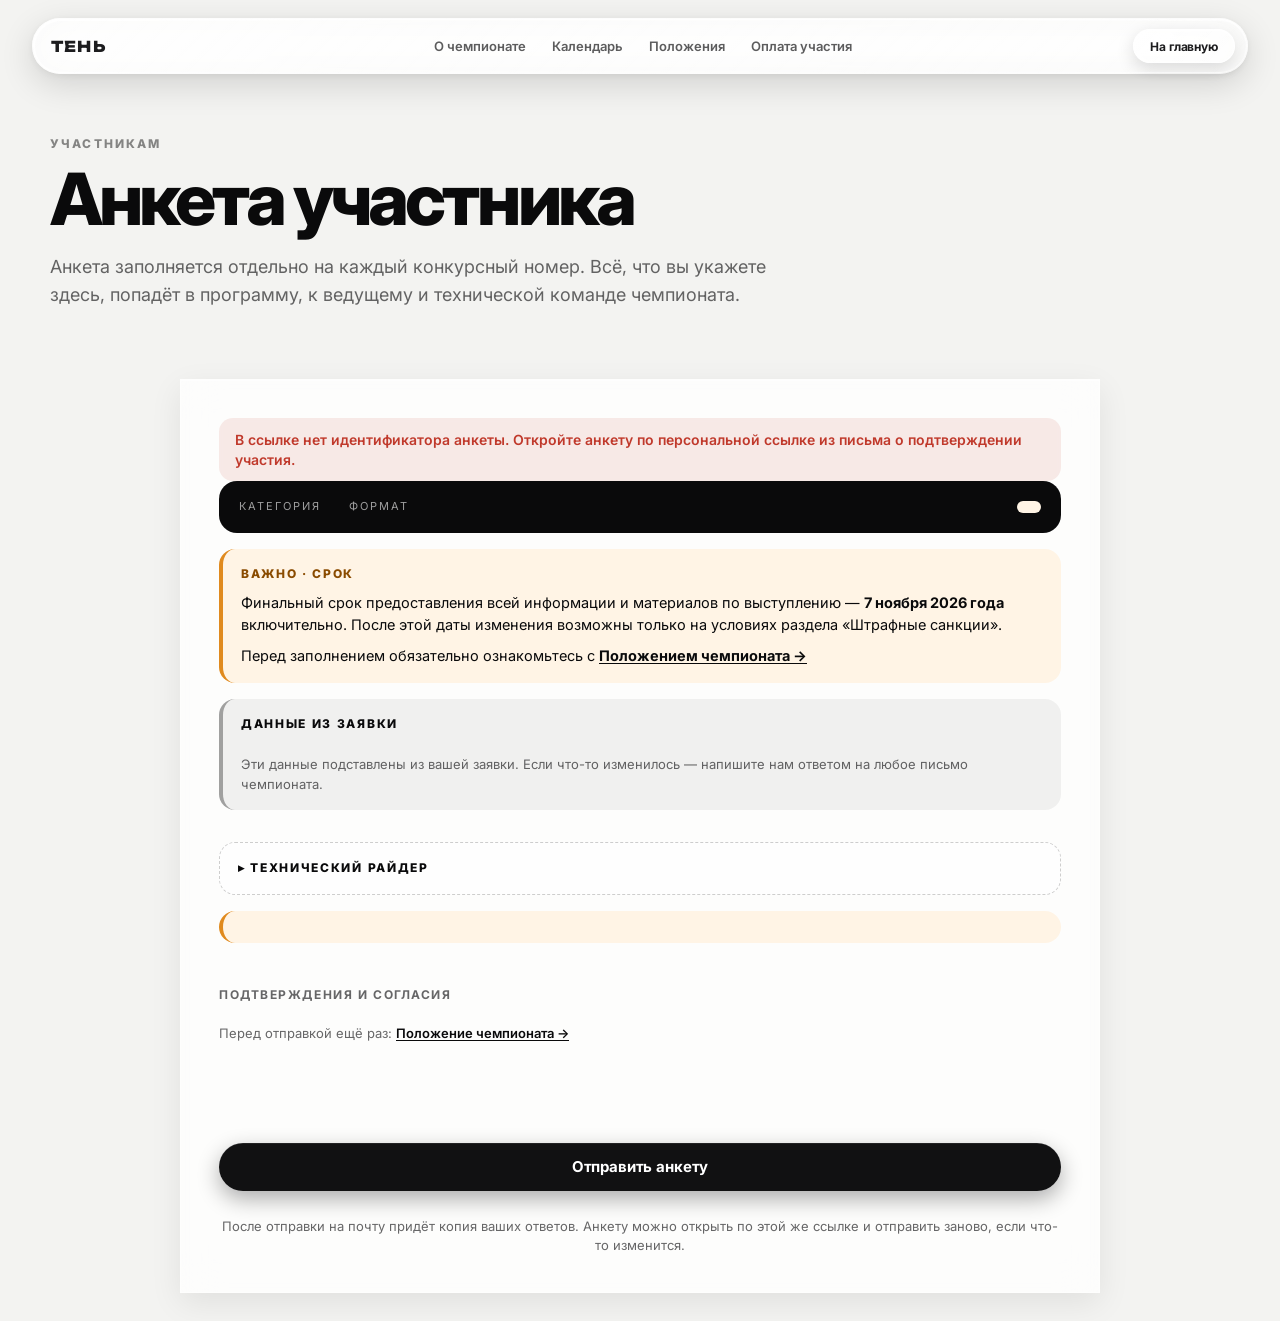
==== anketa.html @ 842f4762 "Анкета участника anketa.html: рендер из схемы, предзаполнение, соло/дуэт/команда, условные поля, авт" ====
<!DOCTYPE html>
<html lang="ru">
<head>
  <meta charset="UTF-8">
  <meta name="viewport" content="width=device-width, initial-scale=1.0">
  <meta name="robots" content="noindex, nofollow">
  <meta name="theme-color" content="#0a0a0b">
  <title>Анкета участника — чемпионат по пилону «ТЕНЬ» 2026</title>
  <link rel="icon" href="/favicon.ico" sizes="any">
  <link rel="icon" href="assets/favicon.svg" type="image/svg+xml">
  <link rel="apple-touch-icon" href="assets/icons/apple-touch-icon.png">
  <link rel="preconnect" href="https://fonts.googleapis.com">
  <link rel="preconnect" href="https://fonts.gstatic.com" crossorigin>
  <link href="https://fonts.googleapis.com/css2?family=Inter:wght@400;500;600;700;800&family=Unbounded:wght@600;700;800&display=swap" rel="stylesheet">
  <link rel="stylesheet" href="styles.css?v=20260914b">
</head>
<body class="inner-page">
  <div class="page-shell">
    <header class="site-header glass-panel is-scrolled" data-header>
      <a class="brand" href="index.html" aria-label="ТЕНЬ - на главную">ТЕНЬ</a>
      <nav class="desktop-nav" aria-label="Главная навигация">
        <a href="index.html#about">О чемпионате</a>
        <a href="index.html#calendar">Календарь</a>
        <a href="rules.html">Положения</a>
        <a href="apply.html#packages">Оплата участия</a>
      </nav>
      <div class="header-actions">
        <a class="btn btn-small btn-dark" href="index.html">На главную</a>
        <button class="menu-button" type="button" data-menu-button aria-label="Открыть меню"><span></span><span></span><span></span></button>
      </div>
    </header>

    <div class="mobile-menu glass-panel" data-mobile-menu>
      <a href="index.html#about">О чемпионате</a>
      <a href="index.html#calendar">Календарь</a>
      <a href="rules.html">Положения</a>
      <a href="apply.html#packages">Оплата участия</a>
    </div>

    <main>
      <section class="inner-hero">
        <span class="section-kicker">Участникам</span>
        <h1>Анкета участника</h1>
        <p class="page-lead">Анкета заполняется отдельно на каждый конкурсный номер. Всё, что вы укажете здесь, попадёт в программу, к ведущему и технической команде чемпионата.</p>
      </section>

      <section class="glass-card form-shell anketa-shell" id="anketa-root">
        <div class="anketa-loading" id="anketa-loading">Загружаем анкету…</div>
        <div class="anketa-error form-status form-status--error" id="anketa-error" hidden></div>

        <!-- Выбор категории, если у участника несколько -->
        <div id="anketa-picker" hidden>
          <div class="form-section-title">Ваши конкурсные номера</div>
          <p class="form-section-hint">У вас несколько категорий — на каждую заполняется отдельная анкета. Выберите, с какой начать.</p>
          <div class="anketa-picker-list" id="anketa-picker-list"></div>
        </div>

        <!-- Сама анкета -->
        <form id="anketa-form" class="apply-form anketa-form" novalidate hidden>
          <div class="anketa-head">
            <button type="button" class="anketa-back" id="anketa-back" hidden>← Другие номера</button>
            <div class="anketa-cat"><span class="anketa-cat-label">Категория</span><b id="anketa-cat"></b></div>
            <div class="anketa-cat"><span class="anketa-cat-label">Формат</span><b id="anketa-format"></b></div>
            <span class="fee-badge" id="anketa-status"></span>
          </div>

          <div class="info-block info-block--warn">
            <div class="info-block-title">Важно · срок</div>
            <p>Финальный срок предоставления всей информации и материалов по выступлению — <b id="anketa-deadline">7 ноября 2026 года</b> включительно. После этой даты изменения возможны только на условиях раздела «Штрафные санкции».</p>
            <p>Перед заполнением обязательно ознакомьтесь с <a href="rules.html" target="_blank" rel="noopener">Положением чемпионата →</a></p>
          </div>

          <div class="info-block info-block--note">
            <div class="info-block-title">Данные из заявки</div>
            <dl class="anketa-prefill" id="anketa-prefill"></dl>
            <p class="anketa-prefill-note">Эти данные подставлены из вашей заявки. Если что-то изменилось — напишите нам ответом на любое письмо чемпионата.</p>
          </div>

          <div id="anketa-sections"></div>

          <details class="info-block info-block--rider" id="anketa-rider">
            <summary class="info-block-title">Технический райдер</summary>
            <div id="anketa-rider-body"></div>
          </details>

          <div class="info-block info-block--warn" id="anketa-penalties"></div>

          <div class="form-section-title" style="margin-top:28px">Подтверждения и согласия</div>
          <p class="form-section-hint">Перед отправкой ещё раз: <a href="rules.html" target="_blank" rel="noopener">Положение чемпионата →</a></p>
          <div class="checkbox-list anketa-consents" id="anketa-consents"></div>

          <div class="anketa-errors form-status form-status--error" id="anketa-errors" hidden></div>
          <p class="anketa-autosave" id="anketa-autosave"></p>
          <button class="btn btn-dark" type="submit" id="anketa-submit">Отправить анкету</button>
          <p class="form-hint-under-btn">После отправки на почту придёт копия ваших ответов. Анкету можно открыть по этой же ссылке и отправить заново, если что-то изменится.</p>
          <p class="form-status" id="anketa-done" role="status" aria-live="polite" hidden></p>
        </form>
      </section>
    </main>
  </div>

  <script src="config.js?v=20260722a"></script>
  <script src="script.js?v=20260807a"></script>
  <script src="anketa.js?v=20260914a"></script>
</body>
</html>
---- styles.css ----
:root {
  --bg: #f3f3f1;
  --ink: #0a0a0b;
  --muted: rgba(10, 10, 11, 0.62);
  --soft: rgba(255, 255, 255, 0.58);
  --glass: rgba(255, 255, 255, 0.22);
  --glass-strong: rgba(255, 255, 255, 0.46);
  --border: rgba(255, 255, 255, 0.54);
  --dark-glass: rgba(12, 12, 14, 0.44);
  --shadow: 0 24px 90px rgba(0, 0, 0, 0.16);
  --radius-xl: 38px;
  --radius-lg: 28px;
  --radius-md: 20px;
  --max: 1180px;
}

* {
  box-sizing: border-box;
}

html {
  scroll-behavior: smooth;
  scroll-padding-top: 110px;
  /* Не даём мобильным браузерам самовольно менять масштаб текста. */
  -webkit-text-size-adjust: 100%;
  text-size-adjust: 100%;
}

body {
  margin: 0;
  font-family: Inter, -apple-system, BlinkMacSystemFont, "SF Pro Display", "Segoe UI", sans-serif;
  color: var(--ink);
  background: var(--bg);
  min-height: 100vh;
  min-height: 100svh;
}

body.menu-open,
body.ai-open {
  overflow: hidden;
}

a {
  color: inherit;
  text-decoration: none;
}

button,
a {
  -webkit-tap-highlight-color: transparent;
}

img {
  display: block;
  max-width: 100%;
}

.page-shell {
  width: 100%;
  margin: 0;
  padding: 0;
  overflow-x: hidden;
}

/* Clean Apple frosted glass (used for content cards, etc.) */
.glass-panel,
.glass-card {
  border: 1px solid rgba(255, 255, 255, 0.42);
  background: rgba(255, 255, 255, 0.78);
  box-shadow:
    inset 0 1px 0 rgba(255, 255, 255, 0.5),
    0 10px 30px rgba(0, 0, 0, 0.08);
  backdrop-filter: blur(20px) saturate(180%);
  -webkit-backdrop-filter: blur(20px) saturate(180%);
}

.site-header {
  position: fixed;
  top: 18px;
  left: 50%;
  z-index: 50;
  display: grid;
  grid-template-columns: 1fr auto 1fr;
  align-items: center;
  width: min(100% - 64px, 1220px);
  padding: 10px 12px 10px 18px;
  border-radius: 999px;
  transform: translateX(-50%);
  transition: background 0.4s ease, box-shadow 0.4s ease, border-color 0.4s ease,
    backdrop-filter 0.4s ease, padding 0.3s ease, width 0.3s ease, top 0.3s ease;
  isolation: isolate;

  /* Верх страницы: едва заметное стекло поверх hero */
  background: rgba(255, 255, 255, 0.05);
  border: 1px solid rgba(255, 255, 255, 0.12);
  box-shadow: inset 0 1px 0 rgba(255, 255, 255, 0.2);
  backdrop-filter: blur(8px) saturate(150%);
  -webkit-backdrop-filter: blur(8px) saturate(150%);
}

/* Liquid Glass (iOS 26): прозрачность + сильный блюр + бликовая кромка + глубина */
.site-header.is-scrolled {
  border: 1px solid rgba(255, 255, 255, 0.35);
  background: linear-gradient(
    135deg,
    rgba(255, 255, 255, 0.55) 0%,
    rgba(255, 255, 255, 0.32) 100%
  );
  box-shadow:
    inset 0 1px 1px rgba(255, 255, 255, 0.95),
    inset 0 -1px 2px rgba(255, 255, 255, 0.4),
    inset 0 0 14px rgba(255, 255, 255, 0.14),
    0 10px 34px rgba(0, 0, 0, 0.14),
    0 2px 8px rgba(0, 0, 0, 0.06);
  backdrop-filter: blur(22px) saturate(190%) brightness(1.08);
  -webkit-backdrop-filter: blur(22px) saturate(190%) brightness(1.08);
}

/* Бликовая кромка (specular rim) — тонкое светящееся ребро стекла */
.site-header.is-scrolled::after {
  content: "";
  position: absolute;
  inset: 0;
  z-index: 3;
  border-radius: inherit;
  padding: 1.5px;
  background: linear-gradient(
    130deg,
    rgba(255, 255, 255, 0.95) 0%,
    rgba(255, 255, 255, 0) 28%,
    rgba(255, 255, 255, 0) 68%,
    rgba(255, 255, 255, 0.6) 100%
  );
  -webkit-mask:
    linear-gradient(#000 0 0) content-box,
    linear-gradient(#000 0 0);
  mask:
    linear-gradient(#000 0 0) content-box,
    linear-gradient(#000 0 0);
  -webkit-mask-composite: xor;
  mask-composite: exclude;
  pointer-events: none;
}

.brand {
  color: #ffffff;
  font-family: "Unbounded", "Inter", system-ui, sans-serif;
  font-size: 15px;
  font-weight: 800;
  letter-spacing: 0.08em;
  line-height: 1;
  text-transform: uppercase;
  transition: color 0.3s ease, opacity 0.2s ease;
}

.site-header.is-scrolled .brand {
  color: #1d1d1f;
}

.desktop-nav {
  display: flex;
  gap: 26px;
  align-items: center;
  color: rgba(255, 255, 255, 0.78); /* Start as light */
  font-size: 13px;
  font-weight: 600;
  transition: color 0.3s ease;
}

.site-header.is-scrolled .desktop-nav {
  color: rgba(29, 29, 31, 0.72); /* Becomes dark on scroll */
}

.desktop-nav a,
.header-link {
  color: inherit;
  transition: color 0.3s ease, opacity 0.2s ease;
}

.desktop-nav a:hover,
.header-link:hover {
  color: #ffffff;
  opacity: 1;
}

.site-header.is-scrolled .desktop-nav a:hover,
.site-header.is-scrolled .header-link:hover {
  color: #000000;
  opacity: 1;
}

.header-actions {
  display: flex;
  justify-content: flex-end;
  align-items: center;
  gap: 12px;
}

.header-link {
  color: rgba(255, 255, 255, 0.78); /* Start light */
  font-size: 13px;
  font-weight: 600;
  transition: color 0.3s ease;
}

.site-header.is-scrolled .header-link {
  color: rgba(29, 29, 31, 0.72); /* Scroll dark */
}

.menu-button {
  display: none;
  border: 0;
  color: #ffffff; /* Start light */
  background: transparent;
  font: inherit;
  font-size: 13px;
  font-weight: 700;
  transition: color 0.3s ease;
}

.site-header.is-scrolled .menu-button {
  color: #1d1d1f; /* Scroll dark */
}

.mobile-menu {
  position: fixed;
  top: 82px;
  left: 22px;
  right: 22px;
  z-index: 49;
  display: none;
  flex-direction: column;
  gap: 8px;
  padding: 16px;
  border-radius: 24px;
}

.mobile-menu a {
  padding: 14px 16px;
  border-radius: 18px;
  background: rgba(255, 255, 255, 0.24);
  font-weight: 700;
}

.btn {
  display: inline-flex;
  align-items: center;
  justify-content: center;
  min-height: 48px;
  padding: 0 24px;
  border: 0;
  border-radius: 999px;
  cursor: pointer;
  font: inherit;
  font-size: 15px;
  font-weight: 700;
  letter-spacing: -0.01em;
  transition: transform 0.22s cubic-bezier(0.2, 0.8, 0.2, 1), box-shadow 0.22s ease, background 0.22s ease;
}

.btn:hover {
  transform: scale(1.025);
}

.btn-small {
  min-height: 34px;
  padding: 0 16px;
  font-size: 12px;
}

.btn-dark {
  color: #ffffff;
  background: #111112;
  box-shadow:
    inset 0 0.5px 0 rgba(255, 255, 255, 0.15),
    0 8px 22px rgba(0, 0, 0, 0.32);
}

.btn-light {
  color: #000000;
  background: #ffffff;
  box-shadow: 0 10px 24px rgba(0, 0, 0, 0.22);
}

.btn-light:hover {
  background: #f5f5f7;
}

.btn-glass {
  color: #ffffff;
  background: #1d1d1f;
  border: 1px solid rgba(255, 255, 255, 0.2);
  box-shadow: 0 10px 24px rgba(0, 0, 0, 0.24);
}

.btn-glass:hover {
  background: #2c2c2e;
}

/* Неактивная кнопка «Купить билет» — видна, но пока недоступна */
.btn-soon {
  color: rgba(255, 255, 255, 0.85);
  background: rgba(255, 255, 255, 0.1);
  border: 1px solid rgba(255, 255, 255, 0.22);
  text-decoration: none;
  position: relative;
}
.site-header.is-scrolled .btn-soon {
  color: rgba(29, 29, 31, 0.55);
  background: rgba(0, 0, 0, 0.05);
  border-color: rgba(0, 0, 0, 0.12);
}
.mobile-menu-soon {
  padding: 14px 16px;
  border-radius: 18px;
  background: rgba(255, 255, 255, 0.1);
  color: rgba(255, 255, 255, 0.55);
  font-weight: 700;
  cursor: not-allowed;
}

.hero {
  position: relative;
  display: flex;
  flex-direction: column;
  justify-content: flex-end;
  align-items: center;
  width: 100%;
  height: 100vh;
  height: 100svh;
  min-height: 600px;
  margin: 0;
  padding-bottom: 56px;
  overflow: hidden;
  border-radius: 0;
  box-shadow: none;
  isolation: isolate;
  background-color: #050505;
}

.hero-media {
  position: absolute;
  inset: 0;
  z-index: -3;
}

.hero-media img {
  width: 100%;
  height: 100%;
  object-fit: cover;
}

.hero-vignette {
  position: absolute;
  inset: 0;
  z-index: -2;
  background:
    linear-gradient(180deg, rgba(0, 0, 0, 0.06) 0%, rgba(0, 0, 0, 0.04) 30%, rgba(0, 0, 0, 0.82) 100%),
    radial-gradient(circle at 50% 58%, rgba(0, 0, 0, 0) 0%, rgba(0, 0, 0, 0.06) 52%, rgba(0, 0, 0, 0.4) 100%);
}

.hero-content {
  position: relative;
  z-index: 2;
  display: flex;
  flex-direction: column;
  align-items: center;
  width: min(760px, calc(100% - 44px));
  color: #fff;
  text-align: center;
}

.hero-pills {
  display: flex;
  flex-wrap: wrap;
  justify-content: center;
  gap: 8px;
  margin-bottom: 18px;
}

.glass-pill {
  display: inline-flex;
  min-height: 32px;
  align-items: center;
  padding: 0 16px;
  border-radius: 999px;
  border: 0;
  color: #000000;
  background: #ffffff;
  box-shadow: 0 8px 20px rgba(0, 0, 0, 0.18);
  font-size: 13px;
  font-weight: 700;
  letter-spacing: -0.01em;
}

.eyebrow,
.section-kicker {
  margin: 0;
  color: rgba(255, 255, 255, 0.78);
  font-size: 12px;
  font-weight: 800;
  letter-spacing: 0.18em;
  text-transform: uppercase;
}

.hero h1 {
  margin: 8px 0 0;
  font-size: clamp(68px, 12vw, 176px);
  line-height: 0.82;
  font-weight: 800;
  letter-spacing: -0.09em;
  text-shadow: 0 22px 60px rgba(0, 0, 0, 0.34);
}

.hero h1.hero-title-brand {
  font-size: clamp(38px, 6.2vw, 82px);
  letter-spacing: -0.03em;
  line-height: 0.98;
  overflow-wrap: break-word;
}

.hero-title-sep {
  font-weight: 300;
  opacity: 0.5;
  margin: 0 0.06em;
}

.hero-lead {
  margin: 22px 0 0;
  font-size: clamp(27px, 4.4vw, 60px);
  line-height: 1;
  font-weight: 700;
  letter-spacing: -0.055em;
}

.hero-meta {
  max-width: 620px;
  margin: 28px 0 0;
  color: rgba(255, 255, 255, 0.78);
  font-size: clamp(15px, 1.6vw, 20px);
  line-height: 1.45;
}

.hero-actions {
  display: flex;
  gap: 12px;
  justify-content: center;
  margin-top: 28px;
}

/* ── Editorial sections ── */

.section {
  width: min(100% - 48px, var(--max));
  margin: 140px auto 0;
}

#about {
  margin-top: 180px;
}

.editorial-heading {
  display: grid;
  grid-template-columns: 0.35fr 1fr;
  gap: 48px;
  align-items: end;
  margin-bottom: 64px;
  padding-bottom: 32px;
  border-bottom: 1px solid rgba(10, 10, 11, 0.12);
}

.section-kicker {
  color: rgba(10, 10, 11, 0.48);
  font-size: 12px;
  font-weight: 800;
  letter-spacing: 0.18em;
  text-transform: uppercase;
}

/* Заголовок-подпись: без крупного h2, только мелкая функциональная подпись */
.editorial-heading--label {
  grid-template-columns: 1fr;
  gap: 0;
  align-items: start;
  margin-bottom: 40px;
  padding-bottom: 22px;
}

.editorial-heading--label .section-kicker {
  color: rgba(10, 10, 11, 0.62);
  font-size: 13px;
}

.section-dark .editorial-heading--label .section-kicker {
  color: rgba(255, 255, 255, 0.68);
}

/* Выравнивание текста по ширине */
.editorial-lead--justify p {
  text-align: justify;
  text-align-last: left;
  hyphens: auto;
}

.section h2 {
  margin: 0;
  font-size: clamp(32px, 5vw, 64px);
  line-height: 1.05;
  letter-spacing: -0.055em;
  font-weight: 800;
}

.editorial-grid {
  display: grid;
  grid-template-columns: 1.2fr 0.8fr;
  gap: clamp(32px, 6vw, 88px);
  align-items: start;
}

/* Сетка концепта с карточками снизу */
.concept-layout {
  display: flex;
  flex-direction: column;
  gap: 56px;
}

.concept-layout .editorial-lead {
  max-width: 820px;
}

.concept-widget-section {
  margin-top: 96px;
  margin-bottom: 96px;
}

.concept-widget-section + .section {
  margin-top: 0;
}

.concept-widget {
  position: relative;
  width: 100%;
  height: 580px;
  border-radius: 36px;
  overflow: hidden;
  border: 1.5px solid rgba(255, 255, 255, 0.42);
  box-shadow: 
    inset 0 1px 0 rgba(255, 255, 255, 0.5),
    0 24px 70px rgba(0, 0, 0, 0.15);
  display: flex;
  align-items: flex-end;
  padding: 56px 48px;
  isolation: isolate;
  background-color: #0c0c0e;
}

.concept-widget-bg {
  position: absolute;
  inset: 0;
  width: 100%;
  height: 100%;
  object-fit: cover;
  object-position: center 30%;
  z-index: -2;
  transition: transform 0.6s cubic-bezier(0.2, 0.8, 0.2, 1);
}

.concept-widget:hover .concept-widget-bg {
  transform: scale(1.03);
}

.concept-widget-overlay {
  position: absolute;
  inset: 0;
  background: linear-gradient(180deg, rgba(0, 0, 0, 0.1) 0%, rgba(0, 0, 0, 0.4) 60%, rgba(0, 0, 0, 0.75) 100%);
  z-index: -1;
}

.concept-widget-cards {
  display: grid;
  grid-template-columns: 1fr 1fr;
  gap: 24px;
  width: 100%;
  z-index: 2;
}

.widget-card {
  border: none;
  background: transparent;
  box-shadow: none;
  backdrop-filter: none;
  -webkit-backdrop-filter: none;
  padding: 0;
  border-radius: 0;
  transition: transform 0.3s ease;
}

.widget-card:hover {
  transform: translateY(-4px);
  background: transparent;
  border-color: transparent;
}

.widget-card h3 {
  margin: 0 0 10px;
  font-family: "Unbounded", "Inter", sans-serif;
  font-size: 18px;
  font-weight: 700;
  letter-spacing: -0.02em;
  text-transform: uppercase;
  color: #ffffff;
}

.widget-card p {
  margin: 0;
  font-size: 15px;
  line-height: 1.55;
  color: rgba(255, 255, 255, 0.8);
}

.editorial-lead p {
  margin: 0;
  font-size: clamp(20px, 2.4vw, 30px);
  line-height: 1.28;
  letter-spacing: -0.03em;
  color: var(--ink);
}

.editorial-side {
  display: flex;
  flex-direction: column;
  gap: 36px;
}

.editorial-media {
  aspect-ratio: 4 / 5;
}

.editorial-note h3 {
  margin: 0 0 8px;
  font-size: 14px;
  font-weight: 800;
  letter-spacing: 0.06em;
  text-transform: uppercase;
  color: rgba(10, 10, 11, 0.5);
}

.editorial-note p {
  margin: 0;
  font-size: 17px;
  line-height: 1.5;
  color: var(--ink);
}

/* ── App Store Event Card (Дата и площадка) ── */

.event-card {
  background: #08080a;
  border-radius: 32px;
  border: 1.5px solid rgba(255, 255, 255, 0.08);
  overflow: hidden;
  box-shadow:
    inset 0 1px 0 rgba(255, 255, 255, 0.05),
    0 30px 80px rgba(0, 0, 0, 0.28);
  max-width: 920px;
  margin: 0 auto;
  width: 100%;
}

.event-card-media {
  position: relative;
  width: 100%;
  height: 480px;
  background: #000;
  overflow: hidden;
}

.event-card-img {
  width: 100%;
  height: 100%;
  object-fit: cover;
  position: absolute;
  inset: 0;
  z-index: 1;
}

.event-media-placeholder {
  position: absolute;
  inset: 0;
  background: radial-gradient(circle at 50% 35%, #2a2a32 0%, #08080a 75%);
  display: flex;
  flex-direction: column;
  align-items: center;
  justify-content: center;
  z-index: 0;
}

.event-media-placeholder .spotlight {
  position: absolute;
  top: 0;
  width: 300px;
  height: 300px;
  background: radial-gradient(circle, rgba(255, 255, 255, 0.08) 0%, transparent 70%);
  filter: blur(20px);
  pointer-events: none;
}

.event-media-placeholder .placeholder-text {
  font-family: "Unbounded", "Inter", sans-serif;
  font-size: clamp(20px, 3.5vw, 28px);
  font-weight: 800;
  letter-spacing: -0.04em;
  color: rgba(255, 255, 255, 0.22);
  text-transform: uppercase;
  z-index: 2;
  text-align: center;
  padding: 0 20px;
}

.event-card-body {
  padding: 48px;
  background: #08080a;
}

.event-kicker {
  font-size: 11px;
  font-weight: 800;
  letter-spacing: 0.16em;
  text-transform: uppercase;
  color: rgba(255, 255, 255, 0.44);
  margin-bottom: 12px;
  display: block;
}

.event-title {
  font-family: "Unbounded", "Inter", sans-serif;
  font-size: clamp(32px, 5vw, 48px);
  line-height: 1.1;
  font-weight: 800;
  letter-spacing: -0.05em;
  color: #ffffff;
  margin: 0 0 18px;
}

.event-description {
  font-size: clamp(16px, 2vw, 19px);
  line-height: 1.55;
  color: rgba(255, 255, 255, 0.72);
  margin: 0 0 38px;
  max-width: 680px;
}

.event-card-divider {
  height: 1.5px;
  background: rgba(255, 255, 255, 0.08);
  margin-bottom: 32px;
  width: 100%;
}

.event-card-footer {
  display: flex;
  justify-content: space-between;
  align-items: center;
  gap: 20px;
}

.event-footer-left {
  display: flex;
  align-items: center;
  gap: 16px;
}

.event-footer-icon {
  width: 48px;
  height: 48px;
  background: linear-gradient(135deg, #222226, #0e0e11);
  border-radius: 12px;
  border: 1px solid rgba(255, 255, 255, 0.12);
  display: flex;
  align-items: center;
  justify-content: center;
  font-family: "Unbounded", "Inter", sans-serif;
  font-size: 18px;
  font-weight: 800;
  color: #ffffff;
  box-shadow: inset 0 1px 0 rgba(255, 255, 255, 0.15);
}

.event-footer-meta {
  display: flex;
  flex-direction: column;
  gap: 3px;
}

.event-footer-title {
  font-size: 15px;
  font-weight: 700;
  color: #ffffff;
  line-height: 1.2;
}

.event-footer-subtitle {
  font-size: 13px;
  color: rgba(255, 255, 255, 0.48);
  line-height: 1.2;
}

.event-card-btn {
  display: inline-flex;
  align-items: center;
  justify-content: center;
  min-height: 32px;
  padding: 0 22px;
  border-radius: 999px;
  font-size: 13px;
  font-weight: 800;
  color: #ffffff;
  background: rgba(255, 255, 255, 0.12);
  border: 1.5px solid rgba(255, 255, 255, 0.08);
  text-transform: uppercase;
  letter-spacing: 0.04em;
  transition: all 0.22s cubic-bezier(0.2, 0.8, 0.2, 1);
}

.event-card-btn:hover {
  transform: scale(1.035);
  background: rgba(255, 255, 255, 0.22);
  border-color: rgba(255, 255, 255, 0.16);
  box-shadow: 0 8px 24px rgba(0, 0, 0, 0.35);
}

.event-footer-right {
  display: flex;
  align-items: center;
  gap: 10px;
}

/* Основная кнопка «Купить билет» — белая заливка */
.event-card-btn--buy {
  background: #ffffff;
  color: #0a0a0b;
  border-color: #ffffff;
}
.event-card-btn--buy:hover {
  background: #ffffff;
  color: #0a0a0b;
  border-color: #ffffff;
}

/* ── Промо другого проекта («Виновна ли?») ── */
.vinovnali-section {
  margin-bottom: clamp(56px, 9vw, 96px);
}
.promo-card {
  display: flex;
  align-items: stretch;
  gap: 0;
  max-width: 860px;
  margin: 0 auto;
  background: #0d1017;
  border: 1px solid rgba(255, 255, 255, 0.1);
  border-radius: 26px;
  overflow: hidden;
  color: #fff;
  text-decoration: none;
  transition: transform 0.35s cubic-bezier(0.2, 0.8, 0.2, 1),
    box-shadow 0.35s cubic-bezier(0.2, 0.8, 0.2, 1),
    border-color 0.35s ease;
}
.promo-card:hover {
  transform: translateY(-4px);
  box-shadow: 0 26px 70px rgba(0, 0, 0, 0.4);
  border-color: rgba(255, 255, 255, 0.22);
}
.promo-card-media {
  flex: 0 0 auto;
  background: #05070a;
  display: flex;
  align-items: center;
  justify-content: center;
}
.promo-card-media img {
  display: block;
  width: clamp(200px, 26vw, 250px);
  height: auto;
}
.promo-card-body {
  flex: 1;
  min-width: 0;
  padding: 30px 34px;
  display: flex;
  flex-direction: column;
  justify-content: center;
  gap: 10px;
}
.promo-kicker {
  font-size: 11px;
  font-weight: 800;
  letter-spacing: 0.18em;
  text-transform: uppercase;
  color: rgba(255, 255, 255, 0.55);
}
.promo-title {
  margin: 0;
  font-size: clamp(24px, 4vw, 34px);
  font-weight: 800;
  letter-spacing: -0.01em;
  line-height: 1.05;
}
.promo-desc {
  margin: 0;
  font-size: 15px;
  line-height: 1.6;
  color: rgba(255, 255, 255, 0.75);
}
.promo-meta {
  margin: 2px 0 0;
  font-size: 13px;
  color: rgba(255, 255, 255, 0.5);
}
.promo-btn {
  align-self: flex-start;
  margin-top: 16px;
  display: inline-flex;
  align-items: center;
  gap: 6px;
  padding: 12px 28px;
  border-radius: 999px;
  background: #ffffff;
  color: #0a0a0b;
  font-size: 14px;
  font-weight: 800;
  letter-spacing: -0.01em;
  transition: transform 0.25s ease;
}
.promo-card:hover .promo-btn {
  transform: translateX(3px);
}

/* ── Бегущая лента партнёров (чёрный блок) ── */
.partners-band {
  width: 100%;
  margin: 140px 0 0;
  padding: clamp(56px, 8vw, 104px) 0;
  background: #000;
  color: #fff;
  overflow: hidden;
}
.partners-inner {
  width: min(100% - 48px, var(--max));
  margin: 0 auto clamp(36px, 5vw, 60px);
  text-align: center;
}
.partners-inner .section-kicker {
  display: block;
  color: rgba(255, 255, 255, 0.55);
}
.partners-title {
  margin: 10px 0 0;
  color: #fff;
}
.marquee {
  position: relative;
  width: 100%;
  overflow: hidden;
}
.marquee-viewport {
  position: relative;
  width: 100%;
  overflow: hidden;
  -webkit-mask-image: linear-gradient(
    90deg,
    transparent 0,
    #000 10%,
    #000 90%,
    transparent 100%
  );
  mask-image: linear-gradient(
    90deg,
    transparent 0,
    #000 10%,
    #000 90%,
    transparent 100%
  );
}
.marquee-track {
  display: flex;
  align-items: center;
  width: max-content;
  animation: marquee-scroll 34s linear infinite;
}
.marquee-group {
  display: flex;
  align-items: center;
  gap: clamp(56px, 9vw, 120px);
  padding-right: clamp(56px, 9vw, 120px);
}
.marquee:hover .marquee-track {
  animation-play-state: paused;
}
.marquee-logo {
  flex: 0 0 auto;
  height: clamp(56px, 10vw, 88px);
  width: auto;
  opacity: 0.82;
  transition: opacity 0.35s ease, transform 0.35s ease;
}
.marquee-logo:hover {
  opacity: 1;
  transform: scale(1.06);
}
@keyframes marquee-scroll {
  from {
    transform: translateX(0);
  }
  to {
    transform: translateX(-50%);
  }
}
@media (prefers-reduced-motion: reduce) {
  .marquee-track {
    animation: none;
  }
}
@media (max-width: 640px) {
  .promo-card {
    flex-direction: column;
  }
  .promo-card-media {
    padding: 0;
  }
  .promo-card-media img {
    width: 100%;
  }
  .promo-card-body {
    padding: 22px 24px 28px;
  }
  .promo-btn {
    align-self: stretch;
    justify-content: center;
  }
}

/* ── Image slots ── */

.image-slot {
  width: min(100% - 48px, var(--max));
  margin: 100px auto 0;
}

.image-slot.full-width {
  width: min(100% - 48px, 1360px);
}

.image-slot.full-width .image-container {
  aspect-ratio: 21 / 9;
  min-height: 320px;
}

.image-slot.half-width {
  display: grid;
  grid-template-columns: 1fr 1fr;
  gap: 24px;
}

.image-slot.half-width .image-container {
  aspect-ratio: 4 / 5;
}

.image-container {
  position: relative;
  width: 100%;
  background: #000;
  border-radius: 28px;
  overflow: hidden;
  box-shadow: 0 16px 50px rgba(0, 0, 0, 0.12);
  transition: transform 0.35s cubic-bezier(0.2, 0.8, 0.2, 1);
}

.image-container:hover {
  transform: scale(1.015);
}

.slot-img {
  width: 100%;
  height: 100%;
  object-fit: cover;
  display: block;
}

.image-placeholder {
  position: relative;
  width: 100%;
  aspect-ratio: 1 / 1;
  background: #f0f0f0;
  border-radius: 0;
  overflow: hidden;
}

.image-placeholder.square {
  aspect-ratio: 1 / 1;
}

.image-placeholder::after {
  content: attr(data-label);
  position: absolute;
  inset: 0;
  display: flex;
  align-items: center;
  justify-content: center;
  color: rgba(10, 10, 11, 0.35);
  font-size: 13px;
  font-weight: 600;
  letter-spacing: 0.04em;
}

/* ── Dark section panel ── */

.section-dark {
  width: auto;
  max-width: none;
  margin-left: 0;
  margin-right: 0;
  background: var(--ink);
  color: #fff;
  border-radius: 0;
  padding-top: clamp(56px, 8vw, 120px);
  padding-bottom: clamp(56px, 8vw, 120px);
  padding-left: max(24px, calc((100% - var(--max)) / 2));
  padding-right: max(24px, calc((100% - var(--max)) / 2));
}

.section-dark .editorial-heading {
  border-bottom-color: rgba(255, 255, 255, 0.16);
}

.section-dark .section-kicker {
  color: rgba(255, 255, 255, 0.5);
}

.section-dark .timeline-row {
  border-bottom-color: rgba(255, 255, 255, 0.14);
}

.section-dark .timeline-row:first-child {
  border-top-color: rgba(255, 255, 255, 0.14);
}

.section-dark .timeline-date {
  color: #fff;
}

.section-dark .timeline-row p {
  color: rgba(255, 255, 255, 0.62);
}

.section-dark .video-req-list li {
  border-bottom-color: rgba(255, 255, 255, 0.12);
}

.section-dark .video-req-list li:first-child {
  border-top-color: rgba(255, 255, 255, 0.12);
}

.section-dark .req-text {
  color: rgba(255, 255, 255, 0.9);
}

.section-dark .req-num {
  width: 44px;
  height: 44px;
  background: linear-gradient(160deg, rgba(255, 255, 255, 0.14), rgba(255, 255, 255, 0.03));
  border: 1px solid rgba(255, 255, 255, 0.22);
  box-shadow: inset 0 1px 0 rgba(255, 255, 255, 0.18);
  color: #fff;
  font-size: 14px;
  font-weight: 700;
  letter-spacing: 0.02em;
  font-variant-numeric: tabular-nums;
  backdrop-filter: blur(6px);
  -webkit-backdrop-filter: blur(6px);
}

/* ── Timeline ── */

.timeline-list {
  display: flex;
  flex-direction: column;
}

.timeline-row {
  display: grid;
  grid-template-columns: 160px 1fr;
  gap: 32px;
  align-items: baseline;
  padding: 24px 0;
  border-bottom: 1px solid rgba(10, 10, 11, 0.1);
}

.timeline-row:first-child {
  border-top: 1px solid rgba(10, 10, 11, 0.1);
}

.timeline-date {
  font-size: 15px;
  font-weight: 800;
  letter-spacing: 0.02em;
  color: var(--ink);
}

.timeline-row h3 {
  margin: 0 0 6px;
  font-size: 20px;
  letter-spacing: -0.03em;
}

.timeline-row p {
  margin: 0;
  color: var(--muted);
  font-size: 15px;
  line-height: 1.5;
}

/* ── Calendar Accent Card (iOS Style) ── */

.calendar-accent-card {
  position: relative;
  width: 100%;
  height: 480px;
  border-radius: 36px;
  overflow: hidden;
  border: 1.5px solid rgba(255, 255, 255, 0.42);
  box-shadow:
    inset 0 1px 0 rgba(255, 255, 255, 0.5),
    0 24px 70px rgba(0, 0, 0, 0.15);
  isolation: isolate;
  background-color: #0c0c0e;
  transition: transform 0.35s cubic-bezier(0.2, 0.8, 0.2, 1);
}

.calendar-accent-card:hover {
  transform: scale(1.015);
}

.calendar-card-bg {
  position: absolute;
  inset: 0;
  z-index: -2;
  display: block;
}

.calendar-card-bg img,
img.calendar-card-bg {
  position: absolute;
  inset: 0;
  width: 100%;
  height: 100%;
  object-fit: cover;
  object-position: center 35%;
  transition: transform 0.6s cubic-bezier(0.2, 0.8, 0.2, 1);
}

.calendar-accent-card:hover .calendar-card-bg img {
  transform: scale(1.03);
}

.calendar-card-overlay {
  position: absolute;
  inset: 0;
  background: linear-gradient(180deg, rgba(0, 0, 0, 0.15) 0%, rgba(0, 0, 0, 0.45) 50%, rgba(0, 0, 0, 0.8) 100%);
  z-index: -1;
}

.calendar-card-content {
  display: grid;
  grid-template-columns: 1.1fr 0.9fr;
  gap: 40px;
  align-items: center;
  width: 100%;
  height: 100%;
  padding: 48px;
  z-index: 2;
}

.calendar-card-main {
  display: flex;
  flex-direction: column;
  align-items: flex-start;
}

.widget-date-pill {
  display: inline-flex;
  align-items: center;
  justify-content: center;
  min-height: 28px;
  padding: 0 14px;
  border-radius: 999px;
  background: #ffffff;
  color: #000000;
  font-size: 12px;
  font-weight: 800;
  letter-spacing: -0.01em;
  box-shadow: 0 6px 16px rgba(0, 0, 0, 0.18);
}

.calendar-card-main h2 {
  margin: 14px 0 12px;
  font-family: "Unbounded", "Inter", sans-serif;
  font-size: clamp(23px, 2.6vw, 34px);
  font-weight: 800;
  letter-spacing: -0.04em;
  color: #ffffff;
  line-height: 1.15;
}

.calendar-card-lead {
  margin: 0;
  font-size: 16px;
  line-height: 1.5;
  color: rgba(255, 255, 255, 0.78);
  max-width: 440px;
}

.calendar-card-feature {
  border: none;
  background: transparent;
  box-shadow: none;
  backdrop-filter: none;
  -webkit-backdrop-filter: none;
  padding: 0;
  border-radius: 0;
}

.feature-badge {
  display: inline-flex;
  font-size: 10px;
  font-weight: 800;
  letter-spacing: 0.12em;
  text-transform: uppercase;
  color: rgba(255, 255, 255, 0.54);
  margin-bottom: 12px;
}

.calendar-card-feature h3 {
  margin: 0 0 10px;
  font-family: "Unbounded", "Inter", sans-serif;
  font-size: 18px;
  font-weight: 700;
  letter-spacing: -0.02em;
  text-transform: uppercase;
  color: #ffffff;
  line-height: 1.25;
}

.calendar-card-feature p {
  margin: 0;
  font-size: 14px;
  line-height: 1.55;
  color: rgba(255, 255, 255, 0.8);
}

/* ── Steps ── */

.steps-list {
  display: flex;
  flex-direction: column;
}

.step-row {
  display: grid;
  grid-template-columns: 80px 1fr;
  gap: 32px;
  align-items: baseline;
  padding: 28px 0;
  border-bottom: 1px solid rgba(10, 10, 11, 0.1);
}

.step-row:first-child {
  border-top: 1px solid rgba(10, 10, 11, 0.1);
}

.step-num {
  font-size: 14px;
  font-weight: 800;
  letter-spacing: 0.08em;
  color: rgba(10, 10, 11, 0.4);
}

.step-row h3 {
  margin: 0 0 6px;
  font-size: 22px;
  letter-spacing: -0.03em;
}

.step-row p {
  margin: 0;
  color: var(--muted);
  font-size: 16px;
  line-height: 1.5;
}

/* ── Категории: единый текстовый список (десктоп и моб) ── */
.cat-list {
  list-style: none;
  margin: 0;
  padding: 0;
  display: flex;
  flex-direction: column;
}

.cat-row {
  display: grid;
  grid-template-columns: 64px 1fr;
  gap: 28px;
  align-items: baseline;
  padding: 26px 0;
  border-bottom: 1px solid rgba(10, 10, 11, 0.1);
}

.cat-row:first-child {
  border-top: 1px solid rgba(10, 10, 11, 0.1);
}

.cat-row-num {
  font-size: 14px;
  font-weight: 800;
  letter-spacing: 0.08em;
  color: rgba(10, 10, 11, 0.38);
}

.cat-row-text h4 {
  margin: 0 0 6px;
  font-size: 22px;
  font-weight: 700;
  letter-spacing: -0.03em;
  display: flex;
  align-items: baseline;
  flex-wrap: wrap;
  gap: 12px;
}

.cat-row-tag {
  font-size: 11px;
  font-weight: 800;
  letter-spacing: 0.14em;
  text-transform: uppercase;
  color: rgba(10, 10, 11, 0.36);
}

.cat-row-text p {
  margin: 0;
  color: var(--muted);
  font-size: 16px;
  line-height: 1.5;
}

/* ── Категории: аккордеон ── */
.cat-accordion {
  display: flex;
  flex-direction: column;
  border-top: 1px solid rgba(10, 10, 11, 0.1);
}
.cat-item {
  border-bottom: 1px solid rgba(10, 10, 11, 0.1);
}
.cat-item summary {
  display: grid;
  grid-template-columns: 48px 1fr auto;
  align-items: center;
  gap: 20px;
  padding: 24px 4px;
  cursor: pointer;
  list-style: none;
  -webkit-tap-highlight-color: transparent;
}
.cat-item summary::-webkit-details-marker { display: none; }
.cat-item-text {
  display: flex;
  flex-direction: column;
  gap: 5px;
  min-width: 0;
}
.cat-item-title {
  font-size: clamp(19px, 2.4vw, 22px);
  font-weight: 700;
  letter-spacing: -0.02em;
  line-height: 1.15;
}
.cat-item-text .cat-row-tag {
  font-size: 11.5px;
  font-weight: 700;
  letter-spacing: 0.1em;
  text-transform: uppercase;
  color: rgba(10, 10, 11, 0.42);
  line-height: 1.3;
}
.cat-chevron {
  position: relative;
  flex-shrink: 0;
  width: 18px;
  height: 18px;
  color: rgba(10, 10, 11, 0.5);
  transition: color 0.2s ease;
}
.cat-chevron::before,
.cat-chevron::after {
  content: "";
  position: absolute;
  background: currentColor;
  border-radius: 2px;
}
.cat-chevron::before {
  top: 50%;
  left: 0;
  right: 0;
  height: 2px;
  transform: translateY(-50%);
}
.cat-chevron::after {
  left: 50%;
  top: 0;
  bottom: 0;
  width: 2px;
  transform: translateX(-50%);
  transition: transform 0.3s ease, opacity 0.3s ease;
}
.cat-item[open] .cat-chevron::after {
  opacity: 0;
  transform: translateX(-50%) rotate(90deg);
}
.cat-item summary:hover .cat-chevron {
  color: var(--ink);
}
.cat-item-body {
  padding: 0 4px 26px 68px;
  max-width: 860px;
  animation: criteria-open 0.35s ease;
}
.cat-item-body p {
  margin: 0 0 10px;
  color: var(--muted);
  font-size: 16px;
  line-height: 1.6;
}
.cat-item-body p:last-child { margin-bottom: 0; }
.cat-item-body ul {
  margin: 0;
  padding: 0;
  list-style: none;
  display: grid;
  gap: 8px;
}
.cat-item-body li {
  position: relative;
  padding-left: 20px;
  color: var(--muted);
  font-size: 16px;
  line-height: 1.55;
}
.cat-item-body li::before {
  content: "";
  position: absolute;
  left: 2px;
  top: 10px;
  width: 6px;
  height: 6px;
  border-radius: 50%;
  background: rgba(10, 10, 11, 0.4);
}
.cat-item-body li b { color: var(--ink); font-weight: 700; }
@media (max-width: 620px) {
  .cat-item summary { grid-template-columns: 32px 1fr auto; gap: 12px; padding: 20px 2px; }
  .cat-item-body { padding-left: 44px; }
}

/* ── Clean list ── */

.clean-list {
  display: grid;
  gap: 14px;
  margin: 0 0 32px;
  padding: 0;
  list-style: none;
}

.clean-list li {
  position: relative;
  padding-left: 24px;
  color: var(--ink);
  font-size: 17px;
  line-height: 1.5;
}

.clean-list li::before {
  content: "";
  position: absolute;
  top: 0.65em;
  left: 0;
  width: 8px;
  height: 8px;
  border-radius: 999px;
  background: #0a0a0b;
}

/* ── Video requirements list ── */

.video-req-list {
  display: flex;
  flex-direction: column;
  gap: 0;
  margin: 0;
  padding: 0;
  list-style: none;
}

.video-req-list li {
  display: flex;
  align-items: center;
  gap: 16px;
  padding: 18px 0;
  border-bottom: 1px solid rgba(10, 10, 11, 0.08);
}

.video-req-list li:first-child {
  border-top: 1px solid rgba(10, 10, 11, 0.08);
}

.req-num {
  display: inline-flex;
  align-items: center;
  justify-content: center;
  flex-shrink: 0;
  width: 32px;
  height: 32px;
  border-radius: 50%;
  background: var(--ink);
  color: #fff;
  font-size: 12px;
  font-weight: 700;
  letter-spacing: -0.02em;
}

.req-text {
  color: var(--ink);
  font-size: 17px;
  font-weight: 500;
  line-height: 1.45;
  letter-spacing: -0.02em;
}

/* ── Criteria grid ── */

.criteria-lead {
  margin: -8px 0 28px;
  max-width: 640px;
  color: var(--muted);
  font-size: 16px;
  line-height: 1.6;
}

.criteria-accordion {
  display: flex;
  flex-direction: column;
  border-top: 1px solid rgba(10, 10, 11, 0.12);
}

.criteria-item {
  border-bottom: 1px solid rgba(10, 10, 11, 0.12);
}

.criteria-item summary {
  display: flex;
  align-items: center;
  justify-content: space-between;
  gap: 16px;
  padding: 22px 4px;
  cursor: pointer;
  list-style: none;
  -webkit-tap-highlight-color: transparent;
}

.criteria-item summary::-webkit-details-marker {
  display: none;
}

.criteria-item h3 {
  margin: 0;
  font-size: clamp(17px, 2.2vw, 21px);
  font-weight: 700;
  letter-spacing: -0.02em;
}

.criteria-chevron {
  position: relative;
  flex-shrink: 0;
  width: 18px;
  height: 18px;
  color: rgba(10, 10, 11, 0.5);
  transition: color 0.2s ease;
}

.criteria-chevron::before,
.criteria-chevron::after {
  content: "";
  position: absolute;
  background: currentColor;
  border-radius: 2px;
}

.criteria-chevron::before {
  top: 50%;
  left: 0;
  right: 0;
  height: 2px;
  transform: translateY(-50%);
}

.criteria-chevron::after {
  left: 50%;
  top: 0;
  bottom: 0;
  width: 2px;
  transform: translateX(-50%);
  transition: transform 0.3s ease, opacity 0.3s ease;
}

.criteria-item[open] .criteria-chevron::after {
  opacity: 0;
  transform: translateX(-50%) rotate(90deg);
}

.criteria-item summary:hover .criteria-chevron {
  color: var(--ink);
}

.criteria-item > p {
  margin: 0;
  padding: 0 4px 24px;
  max-width: 760px;
  color: var(--muted);
  font-size: 16px;
  line-height: 1.6;
  animation: criteria-open 0.35s ease;
}

@keyframes criteria-open {
  from {
    opacity: 0;
    transform: translateY(-6px);
  }
  to {
    opacity: 1;
    transform: none;
  }
}

.criteria-item h3 .cat-row-tag {
  margin-left: 10px;
}

.criteria-note {
  margin: 20px 0 0;
  max-width: 760px;
  color: var(--muted);
  font-size: 15px;
  line-height: 1.6;
}

/* ── Призовой фонд ── */

.prize-hero {
  display: flex;
  flex-direction: column;
  gap: 6px;
  padding: 32px;
  margin: 0 0 32px;
  border-radius: 20px;
  background: linear-gradient(135deg, #0a0a0b 0%, #2a2530 100%);
  color: #fff;
}

.prize-hero-label {
  font-size: 12px;
  font-weight: 800;
  letter-spacing: 0.18em;
  text-transform: uppercase;
  color: rgba(255, 255, 255, 0.55);
}

.prize-hero-amount {
  font-size: clamp(40px, 8vw, 68px);
  font-weight: 800;
  letter-spacing: -0.03em;
  line-height: 1;
}

.prize-list {
  margin: 0 0 32px;
  padding-left: 22px;
  max-width: 760px;
  color: var(--muted);
  font-size: 16px;
  line-height: 1.7;
}

.prize-list li {
  margin-bottom: 6px;
}

.prize-list b {
  color: var(--ink);
}

.prize-grid {
  display: grid;
  grid-template-columns: repeat(2, 1fr);
  gap: 16px;
}

.prize-card {
  padding: 26px;
  border-radius: 18px;
  border: 1px solid rgba(10, 10, 11, 0.12);
  background: rgba(255, 255, 255, 0.5);
}

.prize-card h3 {
  margin: 0 0 12px;
  font-size: clamp(18px, 2.4vw, 22px);
  font-weight: 700;
  letter-spacing: -0.02em;
}

.prize-card p {
  margin: 0;
  color: var(--muted);
  font-size: 15px;
  line-height: 1.6;
}

.prize-card-sub {
  margin: 14px 0 6px !important;
  font-weight: 700;
  color: var(--ink) !important;
}

.prize-card ul {
  margin: 0;
  padding-left: 20px;
  color: var(--muted);
  font-size: 15px;
  line-height: 1.6;
}

@media (max-width: 720px) {
  .prize-grid {
    grid-template-columns: 1fr;
  }
  .prize-hero {
    padding: 24px;
  }
}

/* ── Билеты (скоро) ── */

.ticket-soon-badge {
  display: inline-flex;
  align-items: center;
  gap: 8px;
  padding: 7px 14px;
  border-radius: 999px;
  background: rgba(10, 10, 11, 0.06);
  border: 1px solid rgba(10, 10, 11, 0.12);
  color: var(--ink);
  font-size: 12px;
  font-weight: 800;
  letter-spacing: 0.08em;
  text-transform: uppercase;
}

.ticket-cta-row {
  display: flex;
  flex-wrap: wrap;
  gap: 10px;
  margin-top: 16px;
}

.ticket-cta-row .btn {
  flex: 1;
  min-width: 120px;
}

.qty-row {
  display: flex;
  align-items: center;
  gap: 10px;
  margin: 8px 0 6px;
}
.qty-btn {
  display: inline-flex;
  align-items: center;
  justify-content: center;
  width: 44px;
  height: 44px;
  padding: 0;
  margin: 0;
  border-radius: 14px;
  border: 1px solid rgba(10, 10, 11, 0.14);
  background: rgba(255, 255, 255, 0.7);
  color: var(--ink);
  line-height: 0;
  cursor: pointer;
  appearance: none;
  -webkit-appearance: none;
}
.qty-btn svg {
  display: block;
  flex: 0 0 auto;
}
.qty-row input[type="number"] {
  width: 64px;
  height: 44px;
  text-align: center;
  font-size: 18px;
  font-weight: 700;
  border-radius: 14px;
  border: 1px solid rgba(10, 10, 11, 0.14);
  background: #fff;
  -moz-appearance: textfield;
}
.qty-row input[type="number"]::-webkit-outer-spin-button,
.qty-row input[type="number"]::-webkit-inner-spin-button {
  -webkit-appearance: none;
  margin: 0;
}
.qty-price {
  display: flex;
  flex-direction: column;
  margin-left: 6px;
}
.qty-price-now {
  font-size: 22px;
  font-weight: 800;
  letter-spacing: -0.03em;
}
.qty-price-note {
  font-size: 13px;
  color: var(--muted);
  font-weight: 600;
}

.ticket-modal-backdrop {
  position: fixed;
  inset: 0;
  z-index: 80;
  display: flex;
  align-items: center;
  justify-content: center;
  padding: max(24px, env(safe-area-inset-top, 0px)) 16px calc(16px + env(safe-area-inset-bottom, 0px));
  background: rgba(10, 10, 11, 0.46);
  backdrop-filter: blur(8px);
  -webkit-backdrop-filter: blur(8px);
}
.ticket-modal-backdrop[hidden] { display: none; }
.ticket-modal {
  width: min(520px, 100%);
  max-height: min(88vh, 760px);
  overflow: auto;
  padding: 26px 22px 22px;
  border-radius: 28px;
}
.ticket-modal h2 {
  margin: 0 0 16px;
  font-size: 24px;
}
.ticket-modal-grid {
  margin: 0 0 16px;
  display: grid;
  gap: 10px;
}
.ticket-modal-grid div {
  display: grid;
  grid-template-columns: 140px 1fr;
  gap: 10px;
  padding: 10px 0;
  border-bottom: 1px solid rgba(10, 10, 11, 0.08);
}
.ticket-modal-grid dt {
  color: var(--muted);
  font-size: 13px;
  font-weight: 600;
}
.ticket-modal-grid dd {
  margin: 0;
  font-size: 15px;
  font-weight: 700;
}
.ticket-modal-notes {
  display: grid;
  gap: 10px;
  margin: 0 0 20px;
  color: var(--muted);
  font-size: 14px;
  line-height: 1.5;
  font-weight: 550;
}
.ticket-modal-notes p { margin: 0; }
.ticket-modal-actions {
  display: flex;
  gap: 10px;
}
.ticket-modal-actions .btn { flex: 1; }

@media (max-width: 520px) {
  .ticket-modal-grid div { grid-template-columns: 1fr; gap: 2px; }
  .ticket-modal-actions { flex-direction: column-reverse; }
}

/* ── Placeholder block ── */

.placeholder-block {
  padding: 48px 32px;
  border: 1px dashed rgba(10, 10, 11, 0.2);
  text-align: center;
}

.placeholder-block p {
  margin: 0;
  color: var(--muted);
  font-size: 18px;
  line-height: 1.5;
}

/* ── Категории ── */

.cat-lead {
  max-width: 720px;
  margin-bottom: 40px;
}

.cat-lead p {
  margin: 0;
  font-size: 19px;
  line-height: 1.55;
  color: var(--muted);
}

/* Полки категорий (App Store style shelves) */
.cat-shelf {
  margin-bottom: 44px;
}

.cat-shelf-head {
  margin-bottom: 20px;
}

.cat-group-tag {
  display: inline-block;
  font-size: 12px;
  font-weight: 600;
  letter-spacing: 0.06em;
  text-transform: uppercase;
  color: var(--muted);
  margin-bottom: 8px;
}

.cat-shelf-head h3 {
  margin: 0;
  font-size: clamp(22px, 2.4vw, 28px);
  font-weight: 700;
  letter-spacing: -0.025em;
}

.cat-bento {
  display: grid;
  grid-template-columns: repeat(4, minmax(0, 1fr));
  grid-auto-rows: clamp(320px, 32vw, 440px);
  gap: 14px;
}

/* Единый список всех категорий — одинаковые карточки */
.cat-bento--all {
  grid-template-columns: repeat(3, minmax(0, 1fr));
  grid-auto-rows: clamp(300px, 26vw, 400px);
}

.cat-card {
  position: relative;
  display: flex;
  flex-direction: column;
  justify-content: flex-end;
  height: 100%;
  padding: 24px;
  border-radius: var(--radius-lg);
  background: linear-gradient(165deg, #1c1c1f 0%, #0a0a0b 100%);
  color: #fff;
  overflow: hidden;
  cursor: default;
  box-shadow: 0 16px 44px rgba(0, 0, 0, 0.16);
}

.cat-card--wide {
  grid-column: span 2;
}

.cat-card--xwide {
  grid-column: span 3;
}

.cat-card--xwide img {
  object-position: center 35%;
}

.cat-bento--pair .cat-card:first-child img {
  object-position: right center;
}

.cat-card img {
  position: absolute;
  inset: 0;
  width: 100%;
  height: 100%;
  object-fit: cover;
  z-index: 0;
}

.cat-card::after {
  content: "";
  position: absolute;
  inset: 0;
  z-index: 1;
  background: linear-gradient(180deg, rgba(10, 10, 11, 0.05) 0%, rgba(10, 10, 11, 0.55) 60%, rgba(10, 10, 11, 0.92) 100%);
  opacity: 0;
  transition: opacity 0.3s ease;
}

.cat-card:has(img)::after {
  opacity: 1;
}

.cat-card-num {
  position: absolute;
  top: 20px;
  left: 20px;
  z-index: 2;
  display: inline-flex;
  align-items: center;
  justify-content: center;
  width: 42px;
  height: 42px;
  border-radius: 50%;
  background: linear-gradient(160deg, rgba(255, 255, 255, 0.16), rgba(255, 255, 255, 0.04));
  border: 1px solid rgba(255, 255, 255, 0.24);
  box-shadow: inset 0 1px 0 rgba(255, 255, 255, 0.2);
  color: #fff;
  font-size: 14px;
  font-weight: 700;
  letter-spacing: 0.02em;
  font-variant-numeric: tabular-nums;
  backdrop-filter: blur(6px);
  -webkit-backdrop-filter: blur(6px);
}

.cat-card-pill {
  position: absolute;
  top: 20px;
  left: 20px;
  z-index: 2;
  padding: 6px 12px;
  border-radius: 999px;
  background: rgba(255, 255, 255, 0.12);
  border: 1px solid rgba(255, 255, 255, 0.22);
  color: rgba(255, 255, 255, 0.9);
  font-size: 11px;
  font-weight: 600;
  letter-spacing: 0.04em;
  text-transform: uppercase;
  backdrop-filter: blur(6px);
  -webkit-backdrop-filter: blur(6px);
}

.cat-card-text {
  position: relative;
  z-index: 2;
}

.cat-card h4 {
  position: relative;
  z-index: 2;
  margin: 0;
  font-size: clamp(20px, 2vw, 24px);
  font-weight: 700;
  letter-spacing: -0.025em;
  line-height: 1.15;
}

/* Описание категории показываем только в текстовом списке на мобиле */
.cat-card-desc {
  display: none;
}

.cat-note {
  margin: 16px 0 0;
  font-size: 15px;
  color: var(--muted);
}

.cat-new {
  margin-bottom: 32px;
}

.cat-new-rail {
  display: grid;
  grid-template-columns: repeat(2, minmax(0, 1fr));
  gap: 24px;
}

.cat-new-card {
  position: relative;
  display: flex;
  flex-direction: column;
  align-items: flex-start;
  justify-content: flex-end;
  min-height: 380px;
  padding: 36px 32px;
  border-radius: var(--radius-lg);
  background: var(--ink);
  color: #fff;
  overflow: hidden;
  box-shadow: 0 24px 70px rgba(0, 0, 0, 0.18);
  transition: transform 0.35s cubic-bezier(0.2, 0.8, 0.2, 1), box-shadow 0.35s ease;
}

.cat-new-card:hover {
  transform: translateY(-4px);
  box-shadow: 0 32px 90px rgba(0, 0, 0, 0.24);
}

.cat-new-bg {
  position: absolute;
  inset: 0;
  width: 100%;
  height: 100%;
  object-fit: cover;
  z-index: 0;
}

.cat-new-card.has-bg::after {
  content: "";
  position: absolute;
  inset: 0;
  z-index: 1;
  background: linear-gradient(180deg, rgba(10, 10, 11, 0.15) 0%, rgba(10, 10, 11, 0.55) 55%, rgba(10, 10, 11, 0.9) 100%);
}

.cat-new-card.has-bg .cat-new-badge,
.cat-new-card.has-bg h3,
.cat-new-card.has-bg p {
  position: relative;
  z-index: 2;
}

.cat-new-badge {
  display: inline-flex;
  align-self: flex-start;
  width: auto;
  max-width: max-content;
  font-size: 11px;
  font-weight: 600;
  letter-spacing: 0.08em;
  text-transform: uppercase;
  color: #0a0a0b;
  background: #fff;
  padding: 5px 12px;
  border-radius: 999px;
  margin-bottom: 16px;
}

.cat-new-card h3 {
  margin: 0 0 10px;
  font-size: clamp(28px, 3vw, 34px);
  font-weight: 700;
  letter-spacing: -0.02em;
}

.cat-new-card p {
  margin: 0;
  font-size: 17px;
  line-height: 1.55;
  color: rgba(255, 255, 255, 0.72);
  max-width: 34ch;
}

.cat-disclaimer {
  margin: 28px 0 0;
  padding-top: 22px;
  border-top: 1px solid rgba(10, 10, 11, 0.08);
  font-size: 15px;
  line-height: 1.55;
  color: var(--muted);
  max-width: 760px;
}

/* ── Взносы ── */

.fees-intro {
  max-width: 62ch;
  margin: -32px 0 48px;
  font-size: clamp(16px, 1.6vw, 19px);
  line-height: 1.6;
  color: var(--muted);
}

.fees-wrap {
  display: flex;
  flex-direction: column;
  gap: 56px;
}

.pricing-step {
  display: grid;
  grid-template-columns: 0.9fr 2.1fr;
  gap: clamp(28px, 5vw, 64px);
  align-items: start;
}

/* Шаг с сеткой тарифов: описание сверху, карточки во всю ширину */
.pricing-step:has(.plans) {
  grid-template-columns: 1fr;
  gap: 28px;
}

.pricing-step:has(.plans) .pricing-step-head {
  max-width: 720px;
}

.pricing-step-num {
  display: inline-block;
  margin-bottom: 14px;
  font-size: 11px;
  font-weight: 800;
  letter-spacing: 0.14em;
  text-transform: uppercase;
  color: rgba(10, 10, 11, 0.42);
}

.pricing-step-head h3 {
  margin: 0 0 12px;
  font-size: clamp(24px, 2.8vw, 32px);
  font-weight: 700;
  letter-spacing: -0.035em;
  line-height: 1.08;
}

.pricing-step-head p {
  margin: 0;
  font-size: 16px;
  line-height: 1.55;
  color: var(--muted);
}

/* Generic price card */
.price-card {
  display: flex;
  flex-direction: column;
  padding: 28px;
  border-radius: 24px;
  background: #ffffff;
  border: 1px solid rgba(10, 10, 11, 0.08);
  box-shadow: 0 16px 44px rgba(0, 0, 0, 0.06);
}

.price-amount {
  display: flex;
  align-items: baseline;
  flex-wrap: wrap;
  gap: 10px;
  margin-top: auto;
  font-variant-numeric: tabular-nums;
}

.price-old {
  font-size: 18px;
  font-weight: 600;
  color: rgba(10, 10, 11, 0.35);
  text-decoration: line-through;
}

.price-now {
  font-size: clamp(30px, 4vw, 40px);
  font-weight: 800;
  letter-spacing: -0.045em;
  line-height: 1;
}

/* Step 1 accent card (light) */
.price-card-accent {
  gap: 4px;
}

.price-badge {
  align-self: flex-start;
  margin-bottom: 20px;
  padding: 7px 14px;
  border-radius: 999px;
  background: var(--ink);
  color: #fff;
  font-size: 12px;
  font-weight: 700;
  letter-spacing: -0.01em;
}

.price-card-accent .price-amount {
  margin-top: 0;
}

.price-desc {
  margin: 14px 0 0;
  font-size: 15px;
  line-height: 1.55;
  color: var(--muted);
}

.price-card-cta {
  margin-top: 24px;
  align-self: flex-start;
}

/* Step 2: subscription-style plan columns (desktop) */
.plans {
  display: grid;
  grid-template-columns: repeat(4, minmax(0, 1fr));
  gap: 16px;
}

.plan {
  display: flex;
  flex-direction: column;
  padding: 28px 26px;
  border-radius: 22px;
  background: var(--ink);
  border: 1px solid rgba(255, 255, 255, 0.12);
  color: #fff;
  box-shadow: 0 16px 44px rgba(0, 0, 0, 0.22);
}

.plan-top h4 {
  margin: 0 0 4px;
  font-size: 22px;
  font-weight: 700;
  letter-spacing: -0.025em;
}

.plan-sub {
  font-size: 14px;
  color: rgba(255, 255, 255, 0.55);
}

.plan-price {
  display: flex;
  align-items: baseline;
  flex-wrap: wrap;
  gap: 8px;
  margin: 18px 0 22px;
  padding-bottom: 22px;
  border-bottom: 1px solid rgba(255, 255, 255, 0.12);
  font-variant-numeric: tabular-nums;
}

.plan-amount {
  font-size: clamp(30px, 3.4vw, 38px);
  font-weight: 800;
  letter-spacing: -0.045em;
  line-height: 1;
}

.plan-per {
  font-size: 14px;
  font-weight: 500;
  color: rgba(255, 255, 255, 0.5);
}

.plan-features {
  list-style: none;
  margin: 0 0 26px;
  padding: 0;
  display: flex;
  flex-direction: column;
  gap: 12px;
}

.plan-features li {
  position: relative;
  padding-left: 26px;
  font-size: 14px;
  line-height: 1.45;
  color: rgba(255, 255, 255, 0.78);
}

.plan-features li::before {
  content: "";
  position: absolute;
  left: 0;
  top: 2px;
  width: 16px;
  height: 16px;
  border-radius: 50%;
  background: rgba(255, 255, 255, 0.12);
  background-image: url("data:image/svg+xml,%3Csvg xmlns='http://www.w3.org/2000/svg' viewBox='0 0 24 24' fill='none' stroke='%23ffffff' stroke-width='3' stroke-linecap='round' stroke-linejoin='round'%3E%3Cpolyline points='20 6 9 17 4 12'/%3E%3C/svg%3E");
  background-size: 11px 11px;
  background-repeat: no-repeat;
  background-position: center;
}

.plan-cta {
  margin-top: auto;
  width: 100%;
}

/* Shared mobile CTA (hidden on desktop) */
.plans-cta {
  display: none;
  width: 100%;
  margin-top: 16px;
}

/* Заблокированная кнопка оплаты взноса (до 14 сентября) */
.btn.is-locked {
  opacity: 0.42;
  cursor: not-allowed;
  pointer-events: none;
}

.plans-note {
  margin: 18px 0 0;
  font-size: 13px;
  line-height: 1.5;
  color: rgba(10, 10, 11, 0.55);
  text-align: center;
}

/* ── Организаторы ── */

.team-grid {
  display: grid;
  grid-template-columns: repeat(3, 1fr);
  gap: 22px;
}

.team-card {
  display: flex;
  flex-direction: column;
  border-radius: var(--radius-lg);
  overflow: hidden;
  background: rgba(255, 255, 255, 0.62);
  border: 1px solid rgba(255, 255, 255, 0.7);
  box-shadow: 0 16px 50px rgba(0, 0, 0, 0.06);
  transition: transform 0.35s cubic-bezier(0.2, 0.8, 0.2, 1), box-shadow 0.35s ease;
}

.team-card:hover {
  transform: translateY(-4px);
  box-shadow: 0 26px 70px rgba(0, 0, 0, 0.1);
}

.team-photo {
  position: relative;
  height: 360px;
  flex-shrink: 0;
  overflow: hidden;
  background: linear-gradient(135deg, #1a1a1d, #0a0a0b);
  display: flex;
  align-items: center;
  justify-content: center;
}

.team-photo::after {
  content: attr(data-label);
  position: absolute;
  font-size: 13px;
  letter-spacing: 0.08em;
  text-transform: uppercase;
  color: rgba(255, 255, 255, 0.32);
}

.team-photo img {
  position: relative;
  z-index: 1;
  width: 100%;
  height: 100%;
  object-fit: cover;
  object-position: center top;
  display: block;
}

.team-info {
  display: flex;
  flex-direction: column;
  padding: 28px 26px 30px;
}

.team-info h3 {
  margin: 0 0 6px;
  font-size: 22px;
  font-weight: 700;
  letter-spacing: -0.02em;
}

.team-role {
  font-size: 13px;
  font-weight: 600;
  letter-spacing: 0.05em;
  text-transform: uppercase;
  color: var(--muted);
  margin-bottom: 16px;
}

.team-info p {
  margin: 0;
  font-size: 15px;
  line-height: 1.6;
  color: var(--muted);
}

.team-awards {
  list-style: none;
  margin: 18px 0 0;
  padding: 0;
  display: flex;
  flex-direction: column;
  gap: 8px;
}

.team-awards li {
  position: relative;
  padding-left: 22px;
  font-size: 14px;
  font-weight: 500;
  line-height: 1.4;
}

.team-awards li::before {
  content: "★";
  position: absolute;
  left: 0;
  top: 0;
  color: var(--ink);
}

/* ── Final CTA ── */

.final-cta {
  width: 100%;
  min-height: 480px;
  display: flex;
  flex-direction: column;
  align-items: center;
  justify-content: center;
  padding: 100px 24px;
  background: #08080a;
  color: #fff;
  text-align: center;
  border-radius: 0;
  margin: 140px 0 0 0;
  isolation: isolate;
  border-bottom: 1px solid rgba(255, 255, 255, 0.06);
}

.final-cta-content {
  width: min(100%, 760px);
  display: flex;
  flex-direction: column;
  align-items: center;
}

.final-cta .section-kicker {
  color: rgba(255, 255, 255, 0.5);
}

.final-cta h2 {
  max-width: 760px;
  margin: 12px 0 18px;
  font-family: "Unbounded", "Inter", sans-serif;
  font-size: clamp(36px, 6vw, 80px);
  line-height: 0.95;
  letter-spacing: -0.06em;
}

.final-cta p {
  max-width: 520px;
  margin: 0 0 32px;
  color: rgba(255, 255, 255, 0.7);
  font-size: 18px;
  line-height: 1.5;
}

/* ── Footer ── */

.site-footer {
  width: 100%;
  background: #08080a;
  color: #ffffff;
  padding: 80px 0 32px;
  margin: 0;
  border-top: none;
}

.footer-container {
  width: min(100% - 48px, var(--max));
  margin: 0 auto;
}

.footer-grid {
  display: grid;
  grid-template-columns: 1.6fr 1fr 1fr;
  gap: 48px;
  align-items: start;
}

.footer-brand .footer-logo {
  font-family: "Unbounded", "Inter", system-ui, sans-serif;
  font-size: 24px;
  font-weight: 800;
  letter-spacing: 0.03em;
  text-transform: uppercase;
  color: #ffffff;
  display: block;
}

.footer-logo-sep {
  font-weight: 300;
  opacity: 0.5;
  margin: 0 0.04em;
}

.footer-brand p {
  margin: 12px 0 20px;
  color: rgba(255, 255, 255, 0.48);
  font-size: 14px;
  line-height: 1.45;
}

.footer-email {
  margin: 0;
}

.footer-email a {
  color: rgba(255, 255, 255, 0.72);
  font-weight: 600;
  text-decoration: none;
  transition: color 0.2s ease;
}

.footer-email a:hover {
  color: #ffffff;
}

.footer-contact {
  margin-top: 18px;
  max-width: 320px;
}

.footer-contact-label {
  display: block;
  margin-bottom: 6px;
  font-size: 11px;
  font-weight: 800;
  letter-spacing: 0.1em;
  text-transform: uppercase;
  color: rgba(255, 255, 255, 0.38);
}

.footer-brand--compact {
  margin-bottom: 24px;
}

.footer-socials {
  display: flex;
  gap: 12px;
}

.footer-social-note {
  margin-top: 16px;
  max-width: 320px;
}

.footer-social-line {
  margin: 0 0 8px;
  font-size: 14px;
  line-height: 1.45;
  color: rgba(255, 255, 255, 0.72);
}

.footer-social-line a {
  color: #ffffff;
  font-weight: 600;
  text-decoration: underline;
  text-underline-offset: 3px;
}

.footer-social-line a:hover {
  color: rgba(255, 255, 255, 0.85);
}

.footer-note-mark {
  color: rgba(255, 255, 255, 0.5);
  font-weight: 700;
}

.apply-info-card .footer-social-line {
  color: var(--muted);
}

.apply-info-card .footer-social-line a {
  color: var(--ink);
}

.apply-info-card .footer-note-mark {
  color: rgba(10, 10, 11, 0.45);
}

.apply-info-card .footer-disclaimer {
  color: rgba(10, 10, 11, 0.45);
}

.apply-info-card .footer-disclaimer-mark {
  color: rgba(10, 10, 11, 0.55);
}

.social-icon-btn {
  display: inline-flex;
  align-items: center;
  justify-content: center;
  width: 44px;
  height: 44px;
  border-radius: 12px;
  background: rgba(255, 255, 255, 0.06);
  border: 1px solid rgba(255, 255, 255, 0.08);
  color: #ffffff;
  transition: all 0.22s cubic-bezier(0.2, 0.8, 0.2, 1);
}

.social-icon-btn svg {
  width: 20px;
  height: 20px;
  display: block;
}

.social-icon-btn:hover {
  transform: translateY(-2px);
  background: rgba(255, 255, 255, 0.15);
  border-color: rgba(255, 255, 255, 0.2);
}

.footer-disclaimer {
  display: block;
  margin: 0;
  max-width: 320px;
  font-size: 11px;
  line-height: 1.45;
  color: rgba(255, 255, 255, 0.34);
}

.footer-disclaimer-mark {
  color: rgba(255, 255, 255, 0.5);
  font-weight: 700;
  flex-shrink: 0;
}

.footer-col h4 {
  margin: 0 0 20px;
  font-size: 11px;
  font-weight: 800;
  letter-spacing: 0.14em;
  text-transform: uppercase;
  color: rgba(255, 255, 255, 0.35);
}

.footer-col a {
  display: block;
  margin-bottom: 12px;
  font-size: 14px;
  font-weight: 600;
  color: rgba(255, 255, 255, 0.72);
  transition: color 0.2s ease, opacity 0.2s ease;
}

.footer-col a:hover {
  color: #ffffff;
}

.footer-contact-info {
  margin: 0 0 16px;
  font-size: 13px;
  color: rgba(255, 255, 255, 0.48);
  line-height: 1.5;
}

.footer-contact-info strong {
  color: #ffffff;
  font-size: 14px;
}

.footer-date {
  margin: 20px 0 0;
  color: rgba(255, 255, 255, 0.4);
  font-size: 13px;
  font-weight: 600;
}

.footer-bottom {
  margin-top: 64px;
  padding-top: 24px;
  border-top: 1px solid rgba(255, 255, 255, 0.06);
  display: flex;
  justify-content: space-between;
  align-items: center;
  gap: 20px;
}

.footer-bottom p {
  margin: 0;
  color: rgba(255, 255, 255, 0.3);
  font-size: 13px;
}

.footer-legal {
  display: flex;
  gap: 24px;
}

.footer-legal a {
  font-size: 13px;
  color: rgba(255, 255, 255, 0.4);
  font-weight: 600;
  transition: color 0.2s ease;
}

.footer-legal a:hover {
  color: #ffffff;
}

.simple-page {
  padding-top: 108px;
}

.form-shell,
.rules-page {
  max-width: 920px;
  padding: 38px;
}

.form-shell h1,
.rules-page h1 {
  margin: 10px 0 18px;
  font-size: clamp(42px, 7vw, 78px);
  line-height: 0.95;
  letter-spacing: -0.07em;
}

.form-shell > p,
.page-lead {
  max-width: 720px;
  margin: 0 0 30px;
  color: var(--muted);
  font-size: 18px;
  line-height: 1.55;
}

.apply-form {
  display: grid;
  gap: 16px;
}

.apply-form label {
  display: grid;
  gap: 8px;
  color: rgba(10, 10, 11, 0.72);
  font-size: 14px;
  font-weight: 700;
}

.apply-form input[type="text"],
.apply-form input[type="email"],
.apply-form input[type="url"],
.apply-form input[type="tel"],
.apply-form select {
  width: 100%;
  height: 54px;
  border: 1px solid rgba(255, 255, 255, 0.58);
  border-radius: 18px;
  padding: 0 18px;
  color: var(--ink);
  background: rgba(255, 255, 255, 0.52);
  font: inherit;
  /* 16px обязателен: иначе мобильные браузеры зумят страницу при фокусе. */
  font-size: 16px;
}

.apply-form textarea {
  width: 100%;
  border: 1px solid rgba(255, 255, 255, 0.58);
  border-radius: 18px;
  padding: 14px 18px;
  color: var(--ink);
  background: rgba(255, 255, 255, 0.52);
  font: inherit;
  font-size: 16px;
  resize: vertical;
}

.apply-form input:focus,
.apply-form select:focus,
.apply-form textarea:focus {
  outline: none;
  border-color: var(--ink);
}

/* iOS/Android зумят страницу при фокусе на поле со шрифтом < 16px.
   На мобиле принудительно ставим 16px — страница перестаёт «прыгать». */
@media (max-width: 640px) {
  .apply-form input,
  .apply-form select,
  .apply-form textarea,
  .cat-check,
  .radio-opt,
  .level-name,
  .checkbox-list label {
    font-size: 16px;
  }
}

.field-opt {
  font-style: normal;
  font-weight: 500;
  color: var(--muted);
}

/* honeypot: скрыт от людей, доступен ботам */
.hp-field {
  position: absolute;
  left: -9999px;
  width: 1px;
  height: 1px;
  opacity: 0;
  pointer-events: none;
}

.form-status {
  margin: 0;
  padding: 12px 16px;
  border-radius: 14px;
  font-size: 14px;
  font-weight: 600;
  line-height: 1.4;
}

.form-status--success {
  background: rgba(20, 130, 70, 0.12);
  color: #14713c;
}

.form-status--error {
  background: rgba(192, 57, 43, 0.1);
  color: #c0392b;
}

.checkbox-list {
  display: grid;
  gap: 10px;
  margin: 10px 0;
}

.checkbox-list label {
  display: block;
  position: relative;
  padding-left: 32px;
  color: var(--muted);
  font-weight: 600;
  font-size: 15px;
  line-height: 1.4;
  cursor: pointer;
}

.checkbox-list label input[type="checkbox"] {
  position: absolute;
  left: 0;
  top: 1px;
  width: 20px;
  height: 20px;
  margin: 0;
  accent-color: var(--ink);
  cursor: pointer;
}

.checkbox-list label a {
  color: var(--ink);
  font-weight: 700;
  text-decoration: underline;
  text-underline-offset: 2px;
}

/* ── Секция формы ── */
.form-section-title {
  font-size: 12px;
  font-weight: 700;
  letter-spacing: 0.13em;
  text-transform: uppercase;
  color: var(--muted);
  margin-bottom: 12px;
}
.form-section-hint {
  margin: -6px 0 14px;
  font-size: 13px;
  color: var(--muted);
  line-height: 1.45;
}
.form-section-hint a {
  color: var(--ink);
  font-weight: 600;
  text-decoration: underline;
  text-underline-offset: 2px;
}

/* ── Категории: формат → уточнение ── */
.format-list {
  display: flex;
  flex-direction: column;
  gap: 10px;
  margin-bottom: 8px;
}
.format-item {
  border: 1px solid rgba(10, 10, 11, 0.12);
  border-radius: 16px;
  background: rgba(255, 255, 255, 0.5);
  overflow: hidden;
  transition: border-color 0.2s ease, background 0.2s ease;
}
.format-item.is-selected {
  border-color: var(--ink);
  background: rgba(10, 10, 11, 0.04);
}
.format-item--closed {
  opacity: 0.55;
  background: rgba(10, 10, 11, 0.03);
}
.format-item--closed .format-head { cursor: not-allowed; }
.format-item--closed .format-cb { cursor: not-allowed; }
.form-closed-note {
  margin: 0 0 14px;
  padding: 12px 14px;
  border-radius: 12px;
  background: #fff4e5;
  color: #6a3b00;
  font-size: 14px;
  line-height: 1.4;
}
.format-head {
  display: grid;
  grid-template-columns: auto 1fr;
  grid-template-areas: "cb name" "cb desc";
  column-gap: 14px;
  row-gap: 2px;
  align-items: center;
  padding: 16px 18px;
  cursor: pointer;
}
.format-cb {
  grid-area: cb;
  width: 20px;
  height: 20px;
  accent-color: var(--ink);
  cursor: pointer;
  margin: 0;
}
.format-name {
  grid-area: name;
  font-weight: 700;
  font-size: 16px;
  color: var(--ink);
}
.format-desc {
  grid-area: desc;
  font-size: 13px;
  color: var(--muted);
}
.format-body {
  padding: 0 18px 18px;
  border-top: 1px solid rgba(10, 10, 11, 0.08);
}
.format-sub-label {
  display: block;
  font-size: 13px;
  font-weight: 600;
  color: var(--ink);
  margin: 14px 0 10px;
}
.level-options {
  display: grid;
  gap: 8px;
}
.level-options--row {
  display: flex;
  flex-wrap: wrap;
  gap: 8px;
}
.level-opt {
  display: grid;
  grid-template-columns: auto 1fr;
  grid-template-areas: "r name" "r hint";
  column-gap: 10px;
  align-items: center;
  border: 1px solid rgba(10, 10, 11, 0.12);
  border-radius: 12px;
  padding: 10px 14px;
  cursor: pointer;
  background: #fff;
  transition: border-color 0.18s ease, background 0.18s ease;
}
.level-opt:has(input:checked) {
  border-color: var(--ink);
  background: rgba(10, 10, 11, 0.05);
}
.level-opt input[type="radio"] {
  grid-area: r;
  width: 16px;
  height: 16px;
  accent-color: var(--ink);
  margin: 0;
  cursor: pointer;
}
.level-name {
  grid-area: name;
  font-weight: 600;
  font-size: 14px;
  color: var(--ink);
}
.level-hint {
  grid-area: hint;
  font-size: 12px;
  color: var(--muted);
  line-height: 1.35;
}
.level-options--row .level-opt {
  grid-template-columns: auto auto;
  grid-template-areas: "r name";
}

/* Живая сводка выбранных категорий */
.cat-summary {
  display: flex;
  flex-wrap: wrap;
  align-items: center;
  gap: 8px 10px;
  margin: 4px 0 8px;
  padding: 14px 16px;
  border-radius: 14px;
  background: rgba(10, 10, 11, 0.04);
  border: 1px solid rgba(10, 10, 11, 0.08);
}
.cat-summary-label {
  font-size: 13px;
  font-weight: 600;
  color: var(--muted);
}
.cat-summary-chips {
  display: flex;
  flex-wrap: wrap;
  gap: 6px;
}
.cat-summary-chip {
  font-size: 13px;
  font-weight: 600;
  color: var(--ink);
  background: #fff;
  border: 1px solid rgba(10, 10, 11, 0.12);
  border-radius: 999px;
  padding: 4px 12px;
}

/* Подпись под кнопкой отправки */
.format-note {
  margin: 0 16px 12px 44px;
  font-size: 12.5px;
  line-height: 1.4;
  color: var(--muted, #6e6e73);
}
.format-conflict {
  margin: 0 16px 12px 44px;
  padding: 10px 12px;
  border-radius: 12px;
  background: rgba(198, 40, 40, 0.1);
  color: #c62828;
  font-size: 13px;
  line-height: 1.4;
}
.form-mail-note {
  margin: 0 0 12px;
  padding: 12px 14px;
  border-radius: 14px;
  background: rgba(0, 0, 0, 0.04);
  font-size: 13.5px;
  line-height: 1.45;
  color: var(--ink, #1d1d1f);
}
.form-hint-under-btn {
  margin: 10px 0 0;
  font-size: 13px;
  color: var(--muted);
  text-align: center;
  line-height: 1.45;
}

/* ── Промокод ── */
.promo-box {
  margin: 22px 0 4px;
}
.promo-label {
  display: block;
  margin: 0 0 8px;
  font-size: 14px;
  font-weight: 600;
  color: var(--ink);
}
.promo-row {
  display: flex;
  gap: 10px;
  align-items: stretch;
}
.promo-input {
  flex: 1 1 auto;
  min-width: 0;
  text-transform: uppercase;
}
.promo-input::placeholder { text-transform: none; }
.promo-btn {
  flex: 0 0 auto;
  white-space: nowrap;
}
.promo-status {
  margin: 10px 0 0;
  font-size: 13.5px;
  line-height: 1.45;
  font-weight: 600;
}
.promo-status--success { color: #1a7f37; }
.promo-status--error { color: #d70015; }

/* ── Анкета участника ── */
.anketa-shell { margin: 0 auto 28px; }
.anketa-loading { color: var(--muted); font-weight: 600; padding: 12px 0; }
.anketa-picker-list { display: grid; gap: 12px; margin-top: 14px; }
.anketa-pick {
  display: grid;
  grid-template-columns: 1fr auto auto;
  gap: 12px;
  align-items: center;
  text-align: left;
  padding: 16px 18px;
  border-radius: 18px;
  border: 1px solid rgba(10, 10, 11, 0.1);
  background: rgba(255, 255, 255, 0.6);
  font: inherit;
  cursor: pointer;
}
.anketa-pick:hover { border-color: var(--ink); }
.anketa-pick-cat { font-weight: 800; font-size: 17px; letter-spacing: -0.02em; }
.anketa-pick-format { color: var(--muted); font-size: 14px; font-weight: 600; }
.anketa-head {
  display: flex;
  flex-wrap: wrap;
  align-items: center;
  gap: 14px 28px;
  padding: 18px 20px;
  border-radius: 18px;
  background: var(--ink);
  color: #fff;
}
.anketa-cat { display: grid; gap: 2px; }
.anketa-cat-label { font-size: 11px; letter-spacing: 0.18em; text-transform: uppercase; opacity: 0.6; }
.anketa-cat b { font-size: 20px; letter-spacing: -0.02em; }
.anketa-head .fee-badge { margin-left: auto; }
.anketa-back {
  flex: 0 0 100%;
  text-align: left;
  background: none;
  border: none;
  color: rgba(255, 255, 255, 0.75);
  font: inherit;
  font-weight: 600;
  cursor: pointer;
  padding: 0;
}
.info-block {
  padding: 16px 18px;
  border-radius: 16px;
  font-size: 14.5px;
  line-height: 1.55;
  color: var(--ink);
}
.info-block p { margin: 0 0 8px; }
.info-block p:last-child { margin-bottom: 0; }
.info-block ul { margin: 6px 0 0; padding-left: 20px; }
.info-block li { margin: 3px 0; }
.info-block a { color: var(--ink); font-weight: 700; text-decoration: underline; text-underline-offset: 2px; }
.info-block-title {
  font-size: 12px;
  font-weight: 800;
  letter-spacing: 0.14em;
  text-transform: uppercase;
  margin-bottom: 8px;
}
.info-block--warn { background: #fff4e5; border-left: 4px solid #e08a1e; }
.info-block--warn .info-block-title { color: #8a4b00; }
.info-block--note { background: rgba(10, 10, 11, 0.05); border-left: 4px solid rgba(10, 10, 11, 0.35); }
.info-block--rider { background: rgba(255, 255, 255, 0.6); border: 1px dashed rgba(10, 10, 11, 0.2); }
.info-block--rider summary { cursor: pointer; margin-bottom: 0; list-style: none; }
.info-block--rider summary::before { content: "▸ "; }
.info-block--rider[open] summary::before { content: "▾ "; }
.rider-block { margin-top: 12px; }
.rider-block b { display: block; margin-bottom: 4px; }
.anketa-prefill { display: grid; grid-template-columns: repeat(auto-fill, minmax(200px, 1fr)); gap: 10px 20px; margin: 0; }
.anketa-prefill div { display: grid; gap: 2px; }
.anketa-prefill dt { font-size: 12px; color: var(--muted); font-weight: 600; }
.anketa-prefill dd { margin: 0; font-weight: 700; word-break: break-word; }
.anketa-prefill-note { margin: 12px 0 0 !important; font-size: 13px; color: var(--muted); }
.anketa-section { display: grid; gap: 16px; padding-top: 28px; margin-top: 12px; border-top: 1px solid rgba(10, 10, 11, 0.1); }
.anketa-section-title { font-size: 15px; letter-spacing: 0.08em; color: var(--ink); margin-bottom: 0; }
.q[hidden] { display: none; }
.q label > span:first-child, .q-label, .q-fieldset legend {
  display: block;
  color: var(--ink);
  font-size: 15px;
  font-weight: 700;
}
.q-hint { display: block; color: var(--muted); font-size: 13.5px; font-weight: 500; line-height: 1.5; margin: -2px 0 4px; white-space: pre-line; }
.q-fieldset { border: none; padding: 0; margin: 0; display: grid; gap: 6px; }
.q-options { display: flex; flex-wrap: wrap; gap: 8px; }
.q-options .radio-opt { flex: 1 1 160px; }
.q-group { display: grid; gap: 8px; }
.q-list { display: grid; gap: 10px; }
.q-helper { display: grid; grid-template-columns: 1.6fr 1fr; gap: 10px; }
.field-req { color: #c0392b; font-style: normal; margin-left: 3px; }
.field-wrap { position: relative; }
.field-wrap input, .field-wrap textarea { padding-right: 44px !important; }
.field-clear {
  position: absolute;
  top: 10px;
  right: 10px;
  width: 32px;
  height: 32px;
  border-radius: 50%;
  border: none;
  background: rgba(10, 10, 11, 0.08);
  color: var(--ink);
  font-size: 20px;
  line-height: 1;
  cursor: pointer;
  display: none;
}
.field-wrap:has(input:not(:placeholder-shown)) .field-clear,
.field-wrap:has(textarea:not(:placeholder-shown)) .field-clear,
.field-wrap:focus-within .field-clear { display: block; }
.anketa-consents label { color: var(--ink); font-weight: 600; }
.consent-radio { margin-top: 6px; }
.consent-radio legend { font-size: 15px; font-weight: 600; color: var(--ink); margin-bottom: 8px; }
.anketa-autosave { margin: 0; font-size: 13px; color: var(--muted); min-height: 18px; }
.anketa-errors ul { margin: 8px 0 0; padding-left: 20px; }
.anketa-errors a { color: inherit; font-weight: 700; }
@media (max-width: 640px) {
  .q-helper { grid-template-columns: 1fr; }
  .anketa-pick { grid-template-columns: 1fr; }
}

/* ── Оплата взноса за участие ── */
.fee-shell {
  margin: 0 auto 28px;
}
.fee-title {
  margin: 4px 0 10px;
  font-size: clamp(26px, 4vw, 38px);
  line-height: 1.05;
  letter-spacing: -0.04em;
}
.fee-form {
  display: grid;
  gap: 12px;
  grid-template-columns: 1fr auto;
  align-items: end;
  margin-top: 16px;
}
.fee-form label {
  display: grid;
  gap: 8px;
  color: rgba(10, 10, 11, 0.72);
  font-size: 14px;
  font-weight: 700;
}
.fee-form input[type="email"],
.fee-field input {
  width: 100%;
  height: 54px;
  border: 1px solid rgba(255, 255, 255, 0.58);
  border-radius: 18px;
  padding: 0 18px;
  color: var(--ink);
  background: rgba(255, 255, 255, 0.52);
  font: inherit;
  font-size: 16px;
}
.fee-form input:focus,
.fee-field input:focus { outline: none; border-color: var(--ink); }
.fee-prices-note {
  margin: 18px 0 0;
  font-size: 13px;
  color: var(--muted);
  line-height: 1.5;
}
#fee-results { display: grid; gap: 16px; margin-top: 20px; }
.fee-app {
  border: 1px solid rgba(10, 10, 11, 0.1);
  border-radius: 20px;
  padding: 20px;
  background: rgba(255, 255, 255, 0.6);
  display: grid;
  gap: 14px;
}
.fee-app--paid { background: rgba(20, 130, 70, 0.07); border-color: rgba(20, 130, 70, 0.25); }
.fee-app-head { display: flex; justify-content: space-between; gap: 12px; align-items: flex-start; }
.fee-app-name { font-weight: 800; font-size: 18px; letter-spacing: -0.02em; }
.fee-app-cats { color: var(--muted); font-size: 14px; margin-top: 4px; }
.fee-app-note { margin: 0; font-size: 14px; color: #14713c; line-height: 1.5; }
.fee-badge {
  flex: 0 0 auto;
  font-size: 12px;
  font-weight: 700;
  letter-spacing: 0.06em;
  text-transform: uppercase;
  padding: 6px 12px;
  border-radius: 999px;
  background: #fff4e5;
  color: #6a3b00;
}
.fee-badge--paid { background: rgba(20, 130, 70, 0.14); color: #14713c; }
.fee-field { display: grid; gap: 8px; color: rgba(10, 10, 11, 0.72); font-size: 14px; font-weight: 700; }
.fee-lines { display: grid; gap: 8px; padding: 12px 0; border-top: 1px dashed rgba(10, 10, 11, 0.12); border-bottom: 1px dashed rgba(10, 10, 11, 0.12); }
.fee-line { display: flex; justify-content: space-between; gap: 12px; font-size: 15px; }
.fee-line em { font-style: normal; color: var(--muted); font-size: 13px; }
.fee-total { display: flex; justify-content: space-between; align-items: baseline; font-size: 16px; font-weight: 700; }
.fee-total b { font-size: 26px; letter-spacing: -0.03em; }
.fee-total s { color: var(--muted); font-weight: 500; font-size: 16px; margin-right: 8px; }
.fee-consents { margin: 4px 0 0; }
.fee-pay-btn { width: 100%; }
@media (max-width: 640px) {
  .fee-form { grid-template-columns: 1fr; }
  .fee-form .btn { width: 100%; }
}

@media (max-width: 520px) {
  .promo-row { flex-direction: column; }
  .promo-btn { width: 100%; }
}

/* Памятка «Что нужно для видео» над полем ссылки */
.video-reqs {
  margin: 0 0 14px;
  padding: 14px 16px 14px 18px;
  border: 1px solid rgba(0, 0, 0, 0.1);
  border-left: 3px solid var(--ink);
  border-radius: 12px;
  background: rgba(0, 0, 0, 0.03);
}
.video-reqs-title {
  display: block;
  margin-bottom: 8px;
  font-size: 13px;
  font-weight: 700;
  letter-spacing: -0.01em;
  color: var(--ink);
}
.video-reqs ul {
  margin: 0;
  padding-left: 18px;
  display: grid;
  gap: 5px;
}
.video-reqs li {
  font-size: 13px;
  line-height: 1.45;
  color: var(--muted);
}

/* ── Категории: чекбокс-сетка ── */
.categories-grid {
  display: grid;
  grid-template-columns: 1fr 1fr;
  gap: 8px;
  margin-bottom: 16px;
}
.cat-check {
  display: flex;
  align-items: center;
  gap: 10px;
  padding: 12px 14px;
  border-radius: 14px;
  background: rgba(255,255,255,0.5);
  border: 1.5px solid rgba(0,0,0,0.07);
  font-size: 14px;
  font-weight: 600;
  color: var(--ink);
  cursor: pointer;
  transition: border-color 0.15s, background 0.15s;
  -webkit-tap-highlight-color: transparent;
  line-height: 1.3;
}
.cat-check:has(input:checked) {
  border-color: var(--ink);
  background: rgba(10,10,11,0.06);
}
.cat-check input[type="checkbox"] {
  width: 18px;
  height: 18px;
  flex-shrink: 0;
  accent-color: var(--ink);
  cursor: pointer;
  margin: 0;
}

/* Поле «Тень» — условное */
.shadow-idea-wrap {
  margin-top: 4px;
  margin-bottom: 0;
}

/* ── Роль: радиокнопки ── */
.role-fieldset {
  border: none;
  padding: 0;
  margin: 0 0 16px;
}
.role-fieldset legend {
  font-size: 14px;
  font-weight: 600;
  color: var(--ink);
  margin-bottom: 10px;
}
.radio-row {
  display: flex;
  gap: 10px;
}
.radio-opt {
  display: flex;
  align-items: center;
  gap: 8px;
  padding: 11px 18px;
  border-radius: 14px;
  background: rgba(255,255,255,0.5);
  border: 1.5px solid rgba(0,0,0,0.07);
  font-size: 15px;
  font-weight: 600;
  color: var(--ink);
  cursor: pointer;
  flex: 1;
  transition: border-color 0.15s, background 0.15s;
  -webkit-tap-highlight-color: transparent;
}
.radio-opt:has(input:checked) {
  border-color: var(--ink);
  background: rgba(10,10,11,0.06);
}
.radio-opt input[type="radio"] {
  flex: 0 0 auto;
  width: 18px;
  height: 18px;
  accent-color: var(--ink);
  margin: 0;
  cursor: pointer;
}

@media (max-width: 520px) {
  .categories-grid {
    grid-template-columns: 1fr;
  }
  .radio-row {
    flex-direction: column;
  }
}

.rules-blocks {
  display: grid;
  grid-template-columns: repeat(2, 1fr);
  gap: 14px;
}

.rules-blocks article {
  padding: 22px;
  border-radius: 22px;
  background: rgba(255, 255, 255, 0.35);
}

.rules-blocks h2 {
  margin: 0 0 10px;
  font-size: 26px;
  letter-spacing: -0.04em;
}

.rules-blocks p {
  margin: 0;
  color: var(--muted);
  line-height: 1.52;
}

/* ── Inner pages ── */

body.inner-page {
  background: var(--bg);
}

body.inner-page .site-header {
  border: 1px solid rgba(255, 255, 255, 0.35);
  background: linear-gradient(
    135deg,
    rgba(255, 255, 255, 0.55) 0%,
    rgba(255, 255, 255, 0.32) 100%
  );
  box-shadow:
    inset 0 1px 1px rgba(255, 255, 255, 0.95),
    inset 0 -1px 2px rgba(255, 255, 255, 0.4),
    inset 0 0 14px rgba(255, 255, 255, 0.14),
    0 10px 34px rgba(0, 0, 0, 0.14),
    0 2px 8px rgba(0, 0, 0, 0.06);
  backdrop-filter: blur(22px) saturate(190%) brightness(1.08);
  -webkit-backdrop-filter: blur(22px) saturate(190%) brightness(1.08);
}

body.inner-page .site-header::after {
  content: "";
  position: absolute;
  inset: 0;
  z-index: 3;
  border-radius: inherit;
  padding: 1.5px;
  background: linear-gradient(
    130deg,
    rgba(255, 255, 255, 0.95) 0%,
    rgba(255, 255, 255, 0) 28%,
    rgba(255, 255, 255, 0) 68%,
    rgba(255, 255, 255, 0.6) 100%
  );
  -webkit-mask:
    linear-gradient(#000 0 0) content-box,
    linear-gradient(#000 0 0);
  mask:
    linear-gradient(#000 0 0) content-box,
    linear-gradient(#000 0 0);
  -webkit-mask-composite: xor;
  mask-composite: exclude;
  pointer-events: none;
}

body.inner-page .brand,
body.inner-page .desktop-nav,
body.inner-page .header-link,
body.inner-page .menu-button {
  color: #1d1d1f;
}

body.inner-page .desktop-nav {
  color: rgba(29, 29, 31, 0.72);
}

body.inner-page .desktop-nav a:hover,
body.inner-page .header-link:hover {
  color: #000000;
}

/* Стеклянная кнопка в шапке внутренних страниц (glass-on-glass, iOS-стиль) */
body.inner-page .header-actions .btn-dark {
  color: #1d1d1f;
  background: linear-gradient(
    135deg,
    rgba(255, 255, 255, 0.62) 0%,
    rgba(255, 255, 255, 0.34) 100%
  );
  border: 1px solid rgba(255, 255, 255, 0.7);
  box-shadow:
    inset 0 1px 1px rgba(255, 255, 255, 0.95),
    inset 0 -1px 2px rgba(255, 255, 255, 0.35),
    0 6px 18px rgba(0, 0, 0, 0.14);
  backdrop-filter: blur(16px) saturate(190%) brightness(1.06);
  -webkit-backdrop-filter: blur(16px) saturate(190%) brightness(1.06);
}

body.inner-page .header-actions .btn-dark:hover {
  background: linear-gradient(
    135deg,
    rgba(255, 255, 255, 0.75) 0%,
    rgba(255, 255, 255, 0.45) 100%
  );
}

.inner-hero {
  width: min(100% - 48px, var(--max));
  margin: 0 auto;
  padding: 132px 0 40px;
}

.inner-hero h1 {
  margin: 10px 0 18px;
  font-size: clamp(36px, 6vw, 72px);
  line-height: 1.02;
  letter-spacing: -0.055em;
  font-weight: 800;
}

.doc-layout {
  width: min(100% - 48px, var(--max));
  margin: 0 auto 100px;
  display: grid;
  grid-template-columns: 260px minmax(0, 1fr);
  gap: 32px;
  align-items: start;
}

.doc-toc {
  position: sticky;
  top: 110px;
  padding: 24px;
  border-radius: var(--radius-lg);
  background: rgba(255, 255, 255, 0.62);
  border: 1px solid rgba(255, 255, 255, 0.7);
  box-shadow: 0 16px 50px rgba(0, 0, 0, 0.06);
  backdrop-filter: blur(20px);
  -webkit-backdrop-filter: blur(20px);
}

.doc-toc h2 {
  margin: 0 0 14px;
  font-size: 12px;
  font-weight: 800;
  letter-spacing: 0.1em;
  text-transform: uppercase;
  color: var(--muted);
}

.doc-toc a {
  display: block;
  padding: 10px 0;
  font-size: 14px;
  font-weight: 600;
  color: var(--muted);
  border-bottom: 1px solid rgba(10, 10, 11, 0.08);
  transition: color 0.2s ease;
}

.doc-toc a:last-child {
  border-bottom: none;
}

.doc-toc a:hover {
  color: var(--ink);
}

.doc-toc a.is-active {
  color: var(--ink);
}

.doc-emphasis {
  margin: 0;
  font-weight: 600;
  line-height: 1.65;
  text-transform: uppercase;
  letter-spacing: 0.02em;
}

.doc-emphasis + .doc-emphasis {
  margin-top: 14px;
}

.doc-signoff {
  margin: 28px 0 0;
  font-family: "Unbounded", "Inter", system-ui, sans-serif;
  font-size: 14px;
  font-weight: 700;
  letter-spacing: 0.08em;
  text-transform: uppercase;
  color: var(--ink);
}

.doc-content {
  display: flex;
  flex-direction: column;
  gap: 20px;
}

.doc-section {
  padding: 32px;
  border-radius: var(--radius-lg);
  background: rgba(255, 255, 255, 0.62);
  border: 1px solid rgba(255, 255, 255, 0.7);
  box-shadow: 0 16px 50px rgba(0, 0, 0, 0.06);
  scroll-margin-top: 120px;
}

.doc-section > h2 {
  margin: 0 0 20px;
  font-size: clamp(24px, 3vw, 30px);
  line-height: 1.1;
  letter-spacing: -0.03em;
  font-weight: 800;
}

.doc-section h3 {
  margin: 22px 0 10px;
  font-size: 18px;
  font-weight: 700;
  letter-spacing: -0.02em;
}

.doc-section h3:first-of-type {
  margin-top: 0;
}

.doc-section p,
.doc-section li {
  margin: 0;
  color: var(--muted);
  line-height: 1.62;
  font-size: 16px;
}

.doc-section p + p,
.doc-section p + ul,
.doc-section ul + p {
  margin-top: 12px;
}

.doc-section ul {
  margin: 0;
  padding-left: 20px;
}

.doc-section li + li {
  margin-top: 8px;
}

.apply-layout {
  width: min(100% - 48px, var(--max));
  margin: 0 auto 100px;
  display: grid;
  grid-template-columns: minmax(0, 1.1fr) minmax(0, 0.9fr);
  gap: 24px;
  align-items: start;
}

.apply-layout .form-shell {
  max-width: none;
  margin: 0;
}

.doc-section a {
  color: var(--ink);
  font-weight: 600;
  text-decoration: underline;
  text-underline-offset: 3px;
}

.apply-aside {
  display: flex;
  flex-direction: column;
  gap: 16px;
}

.apply-info-card {
  padding: 24px;
  border-radius: var(--radius-lg);
  background: rgba(255, 255, 255, 0.62);
  border: 1px solid rgba(255, 255, 255, 0.7);
  box-shadow: 0 16px 50px rgba(0, 0, 0, 0.06);
}

.apply-info-card h2 {
  margin: 0 0 12px;
  font-size: 20px;
  font-weight: 700;
  letter-spacing: -0.02em;
}

.apply-info-card p,
.apply-info-card li {
  margin: 0;
  color: var(--muted);
  font-size: 15px;
  line-height: 1.55;
}

.apply-info-card ul {
  margin: 0;
  padding-left: 18px;
}

.apply-info-card li + li {
  margin-top: 8px;
}

.apply-info-card .fee-line {
  display: flex;
  justify-content: space-between;
  gap: 12px;
  padding: 10px 0;
  border-bottom: 1px solid rgba(10, 10, 11, 0.08);
  font-weight: 600;
  color: var(--ink);
}

/* ── Плашка стоимости заявки ── */
.price-plaque {
  padding: 22px 24px 24px;
  border-radius: var(--radius-lg);
  background: rgba(255, 255, 255, 0.72);
  border: 1px solid rgba(255, 255, 255, 0.8);
  box-shadow: 0 16px 50px rgba(0, 0, 0, 0.07);
  backdrop-filter: blur(12px);
  -webkit-backdrop-filter: blur(12px);
}

.price-plaque-badge {
  display: inline-block;
  padding: 7px 14px;
  border-radius: 999px;
  background: var(--ink, #0a0a0b);
  color: #ffffff;
  font-size: 12px;
  font-weight: 700;
  letter-spacing: 0.01em;
  white-space: nowrap;
}

.price-plaque-amount {
  display: flex;
  align-items: baseline;
  flex-wrap: wrap;
  gap: 12px;
  margin: 16px 0 10px;
}

.price-plaque-old {
  font-size: 22px;
  font-weight: 600;
  color: rgba(10, 10, 11, 0.32);
  text-decoration: line-through;
  text-decoration-thickness: 2px;
}

.price-plaque-new {
  font-family: "Unbounded", "Inter", system-ui, sans-serif;
  font-size: 34px;
  font-weight: 800;
  line-height: 1;
  letter-spacing: -0.02em;
  color: var(--ink, #0a0a0b);
}

.price-plaque-note {
  margin: 0;
  color: var(--muted);
  font-size: 14px;
  line-height: 1.5;
}

.price-plaque--mobile {
  display: none;
  margin: 24px 0 4px;
}

@media (max-width: 720px) {
  .price-plaque--desktop {
    display: none;
  }

  .price-plaque--mobile {
    display: block;
  }
}

.status-page {
  width: min(100% - 48px, var(--max));
  margin: 0 auto 100px;
}

.status-card {
  max-width: 720px;
  margin: 0 auto;
  padding: 48px 36px;
  text-align: center;
  border-radius: var(--radius-lg);
  background: rgba(255, 255, 255, 0.62);
  border: 1px solid rgba(255, 255, 255, 0.7);
  box-shadow: 0 16px 50px rgba(0, 0, 0, 0.06);
}

.status-card h1 {
  margin: 10px 0 16px;
  font-size: clamp(32px, 5vw, 52px);
  line-height: 1.05;
  letter-spacing: -0.04em;
}

.status-card p {
  margin: 0 auto 28px;
  max-width: 520px;
  color: var(--muted);
  font-size: 17px;
  line-height: 1.55;
}

.status-actions {
  display: flex;
  justify-content: center;
  gap: 12px;
  flex-wrap: wrap;
}

/* Больше пунктов в меню — на узких десктопах прячем в бургер раньше,
   чтобы шапка не ужималась. Остальную вёрстку не трогаем. */
@media (max-width: 1120px) {
  .desktop-nav,
  .header-link,
  .btn-soon {
    display: none;
  }
  .site-header {
    grid-template-columns: 1fr auto;
  }
  .menu-button {
    display: inline-flex;
  }
}

@media (max-width: 980px) {
  .desktop-nav,
  .header-link {
    display: none;
  }

  .site-header {
    grid-template-columns: 1fr auto;
  }

  .menu-button {
    display: inline-flex;
  }

  body.menu-open .mobile-menu {
    display: flex;
  }

  .editorial-heading {
    grid-template-columns: 1fr;
    gap: 16px;
  }

  .editorial-grid {
    grid-template-columns: 1fr;
  }

  .pricing-step {
    grid-template-columns: 1fr;
    gap: 24px;
  }

  .plans {
    grid-template-columns: repeat(2, minmax(0, 1fr));
  }

  .footer-grid {
    grid-template-columns: 1fr 1fr;
  }

  .team-grid {
    grid-template-columns: 1fr 1fr;
  }

  .team-grid .team-card:nth-child(3) {
    grid-column: 1 / -1;
    flex-direction: row;
  }

  .team-grid .team-card:nth-child(3) .team-photo {
    width: 42%;
    height: 360px;
    flex-shrink: 0;
  }
}

@media (max-width: 720px) {
  :root {
    --radius-xl: 30px;
    --radius-lg: 24px;
  }

  body {
    background: #ffffff;
  }

  /* Скрыть плейсхолдер "Фото / визуал правил" только на мобиле */
  .editorial-side:has(.image-placeholder) {
    display: none;
  }

  /* В чёрном блоке видеоотбора картинку поднять над списком */
  .section-dark .editorial-grid .editorial-side {
    order: -1;
  }

  .page-shell {
    width: 100%;
    padding: 0;
  }

  /* На мобиле навигацию заменяет нижний таб-бар — шапка не нужна */
  .site-header {
    display: none !important;
  }

  .site-header {
    top: 14px;
    width: calc(100% - 28px);
    min-height: 56px;
    padding: 8px 8px 8px 18px;
    border-radius: 999px;
    border: 1px solid rgba(255, 255, 255, 0.12);
    background: rgba(255, 255, 255, 0.05);
    box-shadow: inset 0 1px 0 rgba(255, 255, 255, 0.2);
    backdrop-filter: blur(8px) saturate(150%);
    -webkit-backdrop-filter: blur(8px) saturate(150%);
  }

  .site-header.is-scrolled {
    border: 1px solid rgba(255, 255, 255, 0.38);
    background: linear-gradient(
      135deg,
      rgba(255, 255, 255, 0.58) 0%,
      rgba(255, 255, 255, 0.34) 100%
    );
    box-shadow:
      inset 0 1px 1px rgba(255, 255, 255, 0.95),
      inset 0 -1px 2px rgba(255, 255, 255, 0.4),
      inset 0 0 14px rgba(255, 255, 255, 0.14),
      0 14px 40px rgba(0, 0, 0, 0.18);
    backdrop-filter: blur(22px) saturate(190%) brightness(1.08);
    -webkit-backdrop-filter: blur(22px) saturate(190%) brightness(1.08);
  }

  .brand {
    color: #ffffff;
    font-size: 16px;
    letter-spacing: 0.11em;
  }

  .site-header.is-scrolled .brand {
    color: #1d1d1f;
  }

  .menu-button {
    display: inline-flex;
    flex-direction: column;
    justify-content: center;
    align-items: flex-end;
    width: 38px;
    min-width: 38px;
    min-height: 38px;
    padding: 0;
    gap: 5px;
    border-radius: 0;
    color: #ffffff;
    background: transparent;
    box-shadow: none;
  }

  .menu-button span {
    display: block;
    height: 2px;
    border-radius: 999px;
    background: currentColor;
  }

  .menu-button span:nth-child(1) {
    width: 22px;
  }

  .menu-button span:nth-child(2) {
    width: 16px;
  }

  .menu-button span:nth-child(3) {
    width: 22px;
  }

  .site-header.is-scrolled .menu-button {
    color: #1d1d1f;
    background: transparent;
  }

  .header-actions .btn-small {
    display: none;
  }

  /* Мобильное меню-шторка — вызывается кнопкой «Ещё» в таб-баре */
  .mobile-menu {
    display: flex;
    position: fixed;
    top: auto;
    left: 16px;
    right: 16px;
    bottom: calc(92px + env(safe-area-inset-bottom, 0px));
    z-index: 60;
    max-height: 62vh;
    overflow-y: auto;
    -webkit-overflow-scrolling: touch;
    gap: 8px;
    padding: 14px;
    border-radius: 26px;
    border: 1px solid rgba(255, 255, 255, 0.14);
    background: linear-gradient(180deg, rgba(38, 38, 42, 0.92) 0%, rgba(12, 12, 14, 0.95) 100%);
    box-shadow: 0 22px 54px rgba(0, 0, 0, 0.5);
    backdrop-filter: blur(26px) saturate(180%);
    -webkit-backdrop-filter: blur(26px) saturate(180%);
    opacity: 0;
    visibility: hidden;
    transform: translateY(16px);
    transition: opacity 0.28s ease,
      transform 0.28s cubic-bezier(0.2, 0.85, 0.2, 1),
      visibility 0.28s;
  }

  body.menu-open .mobile-menu {
    opacity: 1;
    visibility: visible;
    transform: none;
  }

  .mobile-menu a,
  .mobile-menu-soon {
    color: #ffffff;
    background: rgba(255, 255, 255, 0.08);
  }

  /* Затемнение фона под открытым меню */
  body.menu-open::after {
    content: "";
    position: fixed;
    inset: 0;
    z-index: 55;
    background: rgba(0, 0, 0, 0.4);
    backdrop-filter: blur(2px);
    -webkit-backdrop-filter: blur(2px);
  }

  .hero {
    width: 100%;
    height: 100vh;
    height: 100svh;
    min-height: auto;
    margin: 0;
    border-radius: 0;
    box-shadow: none;
    padding-bottom: 34px;
    justify-content: flex-end;
  }

  .hero-media img {
    object-position: center top;
  }

  .hero-vignette {
    background:
      linear-gradient(180deg, rgba(0, 0, 0, 0.08) 0%, rgba(0, 0, 0, 0.05) 42%, rgba(0, 0, 0, 0.94) 100%),
      radial-gradient(circle at 50% 40%, transparent 0%, rgba(0, 0, 0, 0.1) 60%, rgba(0, 0, 0, 0.48) 100%);
  }

  .hero-content {
    position: relative;
    left: auto;
    bottom: auto;
    transform: none;
    align-items: center;
    width: calc(100% - 28px);
    text-align: center;
  }

  .hero-pills {
    justify-content: flex-start;
    margin-bottom: 14px;
  }

  .glass-pill {
    min-height: 31px;
    padding: 0 12px;
    font-size: 12px;
  }

  .hero h1 {
    font-size: clamp(70px, 28vw, 116px);
  }

  .hero-lead {
    max-width: 330px;
    margin-top: 16px;
    font-size: clamp(36px, 11vw, 56px);
  }

  .hero-meta {
    max-width: 300px;
    margin-inline: auto;
    font-size: 15px;
    text-align: center;
  }

  .hero-actions {
    width: 100%;
    flex-direction: column;
    margin-top: 28px;
  }

  .hero-actions .btn {
    width: 100%;
  }

  .section {
    width: calc(100% - 28px);
    margin-top: 74px;
  }

  .section-dark {
    width: auto;
    max-width: none;
    margin-left: 0;
    margin-right: 0;
    padding-left: 20px;
    padding-right: 20px;
  }

  #about {
    margin-top: 110px;
  }

  .section h2 {
    font-size: clamp(36px, 12vw, 54px);
  }

  .editorial-heading {
    gap: 12px;
    margin-bottom: 28px;
  }

  .editorial-grid {
    grid-template-columns: 1fr;
    gap: 32px;
  }

  .concept-cards {
    grid-template-columns: 1fr;
    gap: 16px;
  }

  .concept-card {
    padding: 24px;
  }

  /* Адаптивность для нового концепт-виджета */
  .concept-widget-section {
    margin-top: 64px;
    margin-bottom: 64px;
  }

  .concept-widget {
    height: auto;
    min-height: 480px;
    padding: 32px 24px;
    align-items: stretch;
    justify-content: flex-end;
  }

  .concept-widget-cards {
    grid-template-columns: 1fr;
    gap: 32px;
  }

  .widget-card {
    padding: 0;
  }

  /* Адаптивность для карточки App Store Event */
  .event-card {
    border-radius: 24px;
  }

  .event-card-media {
    height: 280px;
  }

  .event-card-body {
    padding: 28px 24px;
  }

  .event-card-footer {
    flex-direction: column;
    align-items: stretch;
    gap: 16px;
  }

  .event-footer-left {
    align-items: flex-start;
  }

  .event-footer-right {
    width: 100%;
    flex-direction: column;
  }

  .event-card-btn {
    width: 100%;
    min-height: 42px;
  }

  .timeline-row {
    grid-template-columns: 1fr;
    gap: 8px;
  }

  .step-row {
    grid-template-columns: 1fr;
    gap: 8px;
  }

  .cat-row {
    grid-template-columns: 34px 1fr;
    gap: 14px;
    padding: 18px 0;
  }

  .cat-row-text h4 {
    font-size: 18px;
    gap: 8px;
  }

  .cat-row-tag {
    font-size: 10px;
  }

  .cat-row-text p {
    font-size: 14px;
  }

  .image-slot.half-width {
    grid-template-columns: 1fr;
  }

  /* Соло-категории — аккуратный текстовый список на мобиле (без картинок и скролла) */
  .cat-bento:not(.cat-bento--pair) {
    display: flex;
    flex-direction: column;
    grid-auto-rows: auto;
    gap: 0;
    width: auto;
    margin: 0;
    padding: 0;
    overflow: visible;
  }

  .cat-bento:not(.cat-bento--pair) .cat-card {
    grid-column: auto;
    flex: none;
    height: auto;
    min-height: 0;
    display: flex;
    flex-direction: row;
    align-items: center;
    gap: 15px;
    padding: 16px 2px;
    background: transparent;
    color: var(--ink);
    border-radius: 0;
    border-bottom: 1px solid rgba(10, 10, 11, 0.09);
    box-shadow: none;
    overflow: visible;
  }

  .cat-bento:not(.cat-bento--pair) .cat-card:last-child {
    border-bottom: 0;
  }

  .cat-bento:not(.cat-bento--pair) .cat-card > img,
  .cat-bento:not(.cat-bento--pair) .cat-card::after {
    display: none;
  }

  .cat-bento:not(.cat-bento--pair) .cat-card-num {
    position: static;
    flex: 0 0 auto;
    width: 36px;
    height: 36px;
    background: var(--ink);
    border: 0;
    box-shadow: none;
    backdrop-filter: none;
    -webkit-backdrop-filter: none;
    color: #fff;
    font-size: 13px;
  }

  .cat-bento:not(.cat-bento--pair) .cat-card-text {
    display: flex;
    flex-direction: column;
    gap: 3px;
  }

  .cat-bento:not(.cat-bento--pair) .cat-card h4 {
    font-size: 17px;
  }

  .cat-bento:not(.cat-bento--pair) .cat-card-desc {
    display: block;
    margin: 0;
    color: var(--muted);
    font-size: 13.5px;
    font-weight: 500;
    line-height: 1.4;
  }

  /* Групповые — горизонтальная лента с заметным peek на мобиле */
  .cat-bento--pair {
    display: flex;
    grid-auto-rows: auto;
    gap: 14px;
    width: calc(100% + 28px);
    margin-left: -14px;
    margin-right: -14px;
    overflow-x: auto;
    overscroll-behavior-x: contain;
    scroll-snap-type: x mandatory;
    -webkit-overflow-scrolling: touch;
    scrollbar-width: none;
    padding: 0 14px 6px;
  }

  .cat-bento--pair::-webkit-scrollbar {
    display: none;
  }

  .cat-bento--pair .cat-card,
  .cat-bento--pair .cat-card--wide {
    grid-column: auto;
    flex: 0 0 min(80vw, 300px);
    height: clamp(360px, 100vw, 460px);
    scroll-snap-align: start;
    padding: 20px 22px;
  }

  /* Дуэты: отдельный мобильный кадр, показываем по центру */
  .cat-bento--pair .cat-card:first-child img {
    object-position: center;
  }

  .cat-new {
    width: calc(100% + 28px);
    margin-left: -14px;
    margin-right: -14px;
  }

  .cat-new-rail {
    display: flex;
    gap: 14px;
    overflow-x: auto;
    overscroll-behavior-x: contain;
    scroll-snap-type: x mandatory;
    -webkit-overflow-scrolling: touch;
    scrollbar-width: none;
    padding: 0 14px 6px;
  }

  .cat-new-rail::-webkit-scrollbar {
    display: none;
  }

  .cat-new-card {
    flex: 0 0 min(86vw, 340px);
    scroll-snap-align: center;
    min-height: 420px;
    padding: 30px 26px;
    transform: none;
    box-shadow: 0 20px 60px rgba(0, 0, 0, 0.2);
  }

  .cat-new-card:hover {
    transform: none;
    box-shadow: 0 20px 60px rgba(0, 0, 0, 0.2);
  }

  .cat-new-card h3 {
    font-size: 32px;
  }

  .cat-new-card p {
    font-size: 16px;
    max-width: none;
  }

  .fees-intro {
    margin: -16px 0 36px;
  }

  .fees-wrap {
    gap: 44px;
  }

  .price-card {
    padding: 24px;
  }

  .price-card-cta {
    align-self: stretch;
  }

  /* Step 2 → iOS grouped list on mobile, кнопка на том же чёрном фоне */
  .plans-group {
    border-radius: 22px;
    overflow: hidden;
    background: var(--ink);
    border: 1px solid rgba(255, 255, 255, 0.12);
    box-shadow: 0 16px 44px rgba(0, 0, 0, 0.22);
  }

  .plans-note {
    color: rgba(255, 255, 255, 0.6);
    padding: 0 16px 16px;
    margin-top: 4px;
  }

  .plans {
    grid-template-columns: 1fr;
    gap: 0;
    background: transparent;
    border: 0;
    border-bottom: 1px solid rgba(255, 255, 255, 0.12);
    border-radius: 0;
    box-shadow: none;
  }

  .plan {
    flex-direction: row;
    align-items: center;
    justify-content: space-between;
    gap: 16px;
    padding: 18px 20px;
    border: 0;
    border-bottom: 1px solid rgba(255, 255, 255, 0.1);
    border-radius: 0;
    box-shadow: none;
  }

  .plan:last-child {
    border-bottom: none;
  }

  .plan-price {
    margin: 0;
    padding: 0;
    border-bottom: none;
    flex-direction: column;
    align-items: flex-end;
    gap: 2px;
    text-align: right;
    flex-shrink: 0;
  }

  .plan-amount {
    font-size: 22px;
  }

  .plan-features,
  .plan-cta {
    display: none;
  }

  .plans-cta {
    display: flex;
    width: auto;
    margin: 16px;
    min-height: 52px;
    border-radius: 999px;
    padding: 0 24px;
    background: #fff;
    color: var(--ink);
    font-weight: 700;
  }

  .team-grid {
    grid-template-columns: 1fr;
  }

  .team-grid .team-card:nth-child(3) {
    flex-direction: column;
  }

  .team-grid .team-card:nth-child(3) .team-photo {
    width: 100%;
    height: 360px;
  }

  /* Адаптивность для акцентного календаря */
  .calendar-accent-card {
    height: auto;
    min-height: 520px;
    padding: 32px 24px;
    margin-top: 32px;
  }

  .calendar-card-content {
    grid-template-columns: 1fr;
    gap: 32px;
    padding: 0;
    align-items: stretch;
  }

  .calendar-card-feature {
    padding: 0;
  }

  .calendar-card-main h2 {
    font-size: clamp(19px, 5.6vw, 26px);
  }

  .footer-grid {
    grid-template-columns: 1fr;
    gap: 40px;
  }

  .site-footer {
    padding: 56px 0 32px;
  }

  .footer-bottom {
    flex-direction: column;
    align-items: flex-start;
    gap: 16px;
    margin-top: 48px;
  }

  .footer-legal {
    width: 100%;
    justify-content: space-between;
    gap: 16px;
  }

  .final-cta {
    min-height: 420px;
    padding: 64px 20px;
    margin-top: 80px;
  }

  .simple-page {
    padding-top: 32px;
  }

  .form-shell,
  .rules-page {
    padding: 24px;
  }

  .rules-blocks {
    grid-template-columns: 1fr;
  }

  .inner-hero {
    width: calc(100% - 28px);
    padding-top: 40px;
    padding-bottom: 28px;
  }

  .doc-layout,
  .apply-layout,
  .status-page {
    width: calc(100% - 28px);
    margin-bottom: 64px;
  }

  .doc-layout {
    grid-template-columns: 1fr;
  }

  .doc-toc {
    position: static;
    display: flex;
    gap: 8px;
    overflow-x: auto;
    padding: 16px;
    scrollbar-width: none;
  }

  .doc-toc h2 {
    display: none;
  }

  .doc-toc a {
    flex: 0 0 auto;
    padding: 10px 14px;
    border: 1px solid rgba(10, 10, 11, 0.1);
    border-radius: 999px;
    white-space: nowrap;
    font-size: 13px;
  }

  .apply-layout {
    grid-template-columns: 1fr;
  }

  .doc-section,
  .form-shell {
    padding: 24px;
  }

  .video-req-list li {
    padding: 16px 0;
    gap: 14px;
  }

  .req-text {
    font-size: 16px;
  }
}

/* ══ AI-консультант (визуальная заглушка) ══ */
.ai-fab {
  position: fixed;
  right: 22px;
  bottom: 22px;
  z-index: 60;
  display: inline-flex;
  align-items: center;
  gap: 8px;
  height: 56px;
  padding: 0 22px 0 18px;
  border: 1px solid rgba(255, 255, 255, 0.14);
  border-radius: 999px;
  background: #0a0a0b;
  color: #fff;
  font: inherit;
  font-size: 15px;
  font-weight: 700;
  letter-spacing: -0.01em;
  cursor: pointer;
  box-shadow: 0 16px 40px rgba(0, 0, 0, 0.32);
  transition: transform 0.24s cubic-bezier(0.2, 0.8, 0.2, 1), box-shadow 0.24s ease;
}

.ai-fab:hover {
  transform: translateY(-2px) scale(1.02);
  box-shadow: 0 22px 54px rgba(0, 0, 0, 0.4);
}

.ai-fab svg {
  width: 22px;
  height: 22px;
}

.ai-overlay {
  position: fixed;
  inset: 0;
  z-index: 65;
  background: rgba(10, 10, 11, 0.32);
  backdrop-filter: blur(3px);
  -webkit-backdrop-filter: blur(3px);
  opacity: 0;
  pointer-events: none;
  transition: opacity 0.26s ease;
}

/* Атрибут hidden должен реально прятать слои (иначе перехватывают тапы) */
.ai-overlay[hidden],
.ai-panel[hidden] {
  display: none !important;
}

body.ai-open .ai-overlay {
  opacity: 1;
}

.ai-panel {
  position: fixed;
  right: 22px;
  bottom: 22px;
  z-index: 70;
  display: flex;
  flex-direction: column;
  width: min(380px, calc(100vw - 32px));
  height: min(560px, calc(100vh - 44px));
  border-radius: 26px;
  overflow: hidden;
  background: #0a0a0b;
  border: 1px solid rgba(255, 255, 255, 0.1);
  box-shadow: 0 30px 90px rgba(0, 0, 0, 0.6);
  color: #f5f5f7;
  transform: translateY(16px) scale(0.98);
  opacity: 0;
  pointer-events: none;
  transform-origin: bottom right;
  transition: transform 0.28s cubic-bezier(0.2, 0.8, 0.2, 1), opacity 0.28s ease;
}

body.ai-open .ai-overlay,
body.ai-open .ai-panel {
  pointer-events: auto;
}

body.ai-open .ai-panel {
  transform: translateY(0) scale(1);
  opacity: 1;
}

.ai-head {
  display: flex;
  align-items: center;
  justify-content: space-between;
  gap: 12px;
  padding: 16px 18px;
  border-bottom: 1px solid rgba(255, 255, 255, 0.1);
}

.ai-head-id {
  display: flex;
  align-items: center;
  gap: 12px;
}

.ai-avatar {
  display: inline-flex;
  align-items: center;
  justify-content: center;
  width: 40px;
  height: 40px;
  border-radius: 12px;
  background: linear-gradient(150deg, rgba(255, 255, 255, 0.2), rgba(255, 255, 255, 0.04));
  border: 1px solid rgba(255, 255, 255, 0.16);
}

.ai-avatar svg {
  width: 20px;
  height: 20px;
}

.ai-head-text {
  display: flex;
  flex-direction: column;
  gap: 2px;
}

.ai-title {
  font-size: 15px;
  font-weight: 700;
  letter-spacing: -0.01em;
}

.ai-status {
  display: inline-flex;
  align-items: center;
  gap: 6px;
  font-size: 12px;
  color: rgba(255, 255, 255, 0.55);
}

.ai-dot {
  width: 7px;
  height: 7px;
  border-radius: 50%;
  background: #4ade80;
  box-shadow: 0 0 0 0 rgba(74, 222, 128, 0.6);
  animation: ai-pulse 1.8s infinite;
}

@keyframes ai-pulse {
  0% { box-shadow: 0 0 0 0 rgba(74, 222, 128, 0.5); }
  70% { box-shadow: 0 0 0 8px rgba(74, 222, 128, 0); }
  100% { box-shadow: 0 0 0 0 rgba(74, 222, 128, 0); }
}

.ai-close {
  display: inline-flex;
  align-items: center;
  justify-content: center;
  width: 34px;
  height: 34px;
  border: 0;
  border-radius: 50%;
  background: rgba(255, 255, 255, 0.08);
  color: #fff;
  cursor: pointer;
  transition: background 0.2s ease;
}

.ai-close:hover {
  background: rgba(255, 255, 255, 0.16);
}

.ai-close svg {
  width: 16px;
  height: 16px;
}

.ai-messages {
  flex: 1;
  overflow-y: auto;
  padding: 18px;
  display: flex;
  flex-direction: column;
  gap: 12px;
  scrollbar-width: thin;
}

.ai-msg {
  max-width: 84%;
  padding: 12px 15px;
  border-radius: 18px;
  font-size: 14px;
  line-height: 1.5;
  white-space: pre-wrap;
  overflow-wrap: anywhere;
  animation: ai-msg-in 0.25s ease;
}

@keyframes ai-msg-in {
  from { opacity: 0; transform: translateY(6px); }
  to { opacity: 1; transform: translateY(0); }
}

.ai-msg--bot {
  align-self: flex-start;
  background: #1c1c1e;
  border: 1px solid rgba(255, 255, 255, 0.06);
  color: #f5f5f7;
  border-bottom-left-radius: 6px;
}

.ai-msg--user {
  align-self: flex-end;
  background: #fff;
  color: #0a0a0b;
  font-weight: 500;
  border-bottom-right-radius: 6px;
}

.ai-typing {
  display: inline-flex;
  gap: 5px;
  align-items: center;
}

.ai-typing span {
  width: 7px;
  height: 7px;
  border-radius: 50%;
  background: rgba(255, 255, 255, 0.6);
  animation: ai-bounce 1.2s infinite;
}

.ai-typing span:nth-child(2) { animation-delay: 0.2s; }
.ai-typing span:nth-child(3) { animation-delay: 0.4s; }

@keyframes ai-bounce {
  0%, 60%, 100% { transform: translateY(0); opacity: 0.4; }
  30% { transform: translateY(-5px); opacity: 1; }
}

.ai-suggests {
  display: flex;
  flex-wrap: wrap;
  gap: 8px;
  padding: 0 18px 12px;
}

/* После первого сообщения быстрые кнопки скрываются навсегда */
.ai-suggests[hidden] {
  display: none !important;
}

.ai-chip {
  padding: 8px 13px;
  border-radius: 999px;
  border: 1px solid rgba(255, 255, 255, 0.18);
  background: rgba(255, 255, 255, 0.05);
  color: rgba(255, 255, 255, 0.85);
  font: inherit;
  font-size: 12.5px;
  cursor: pointer;
  transition: background 0.2s ease;
}

.ai-chip:hover {
  background: rgba(255, 255, 255, 0.12);
}

.ai-input {
  display: flex;
  align-items: center;
  gap: 10px;
  padding: 14px 16px;
  border-top: 1px solid rgba(255, 255, 255, 0.1);
}

.ai-input input {
  flex: 1;
  height: 44px;
  padding: 0 16px;
  border: 1px solid rgba(255, 255, 255, 0.14);
  border-radius: 999px;
  background: rgba(255, 255, 255, 0.06);
  color: #fff;
  font: inherit;
  font-size: 14px;
}

.ai-input input::placeholder {
  color: rgba(255, 255, 255, 0.4);
}

.ai-input input:focus {
  outline: none;
  border-color: rgba(255, 255, 255, 0.4);
}

.ai-send {
  display: inline-flex;
  align-items: center;
  justify-content: center;
  width: 44px;
  height: 44px;
  flex-shrink: 0;
  border: 0;
  border-radius: 50%;
  background: #fff;
  color: #0a0a0b;
  cursor: pointer;
  transition: transform 0.18s ease;
}

.ai-send:hover {
  transform: scale(1.06);
}

.ai-send svg {
  width: 18px;
  height: 18px;
}

@media (max-width: 560px) {
  .ai-fab {
    right: 16px;
    bottom: 16px;
    height: 52px;
  }

  .ai-panel {
    right: 0;
    left: 0;
    bottom: 0;
    width: 100%;
    height: 92vh;
    height: 92dvh;
    max-height: 92dvh;
    border-radius: 22px 22px 0 0;
    border-bottom: 0;
    transform-origin: bottom center;
  }

  /* Индикатор-«ручка» как в нативных iOS-шторках */
  .ai-panel::before {
    content: "";
    position: absolute;
    top: 8px;
    left: 50%;
    transform: translateX(-50%);
    width: 40px;
    height: 4px;
    border-radius: 999px;
    background: rgba(255, 255, 255, 0.22);
    z-index: 5;
  }

  .ai-head {
    padding: 22px 18px 14px;
  }

  .ai-avatar {
    width: 44px;
    height: 44px;
  }

  .ai-title {
    font-size: 16px;
  }

  .ai-close {
    width: 38px;
    height: 38px;
  }

  .ai-messages {
    padding: 18px 16px;
    gap: 14px;
  }

  .ai-msg {
    max-width: 88%;
    font-size: 15px;
    padding: 13px 16px;
  }

  .ai-chip {
    font-size: 13px;
    padding: 9px 14px;
  }

  .ai-input {
    padding: 12px 14px calc(14px + env(safe-area-inset-bottom, 0px));
  }

  .ai-input input {
    height: 48px;
    font-size: 16px;
  }

  .ai-send {
    width: 48px;
    height: 48px;
  }
}

/* ══ Reveal-анимации при скролле ══ */
@media (prefers-reduced-motion: no-preference) {
  .reveal-ready .editorial-heading,
  .reveal-ready .fees-intro,
  .reveal-ready .price-card,
  .reveal-ready .plan,
  .reveal-ready .concept-card,
  .reveal-ready .timeline-row,
  .reveal-ready .video-req-list li,
  .reveal-ready .cat-card,
  .reveal-ready .criteria-item,
  .reveal-ready .team-card,
  .reveal-ready .calendar-accent-card,
  .reveal-ready .image-slot,
  .reveal-ready .final-cta-content > *,
  .reveal-ready .hero-content > * {
    opacity: 0;
    transform: translateY(24px);
    transition: opacity 0.7s cubic-bezier(0.2, 0.8, 0.2, 1),
      transform 0.7s cubic-bezier(0.2, 0.8, 0.2, 1);
    will-change: opacity, transform;
  }

  .reveal-ready .is-visible {
    opacity: 1 !important;
    transform: none !important;
  }
}

/* ══ Мобильная стеклянная навигация (iOS tab bar) ══ */
.tabbar {
  display: none;
}

@media (max-width: 720px) {
  .tabbar {
    position: fixed;
    left: 16px;
    right: 16px;
    bottom: calc(14px + env(safe-area-inset-bottom, 0px));
    z-index: 58;
    display: grid;
    grid-template-columns: repeat(6, 1fr);
    align-items: center;
    gap: 2px;
    padding: 9px 8px;
    border-radius: 30px;
    border: 1px solid rgba(255, 255, 255, 0.12);
    /* Тёмное «жидкое стекло»: контрастно и премиально на светлых секциях */
    background:
      linear-gradient(180deg, rgba(38, 38, 42, 0.66) 0%, rgba(12, 12, 14, 0.7) 100%);
    box-shadow:
      inset 0 1px 0 rgba(255, 255, 255, 0.26),
      inset 0 0 12px rgba(255, 255, 255, 0.06),
      inset 0 -8px 18px rgba(0, 0, 0, 0.35),
      0 16px 40px rgba(0, 0, 0, 0.34),
      0 3px 10px rgba(0, 0, 0, 0.22);
    backdrop-filter: blur(26px) saturate(180%);
    -webkit-backdrop-filter: blur(26px) saturate(180%);
    /* Скрыт в стартовой позиции — появляется после hero */
    transform: translateY(calc(100% + 28px));
    opacity: 0;
    transition: transform 0.45s cubic-bezier(0.2, 0.85, 0.2, 1), opacity 0.3s ease;
  }

  body.tabbar-shown .tabbar {
    transform: none;
    opacity: 1;
  }

  /* Бликовая кромка — светящееся ребро сверху-слева */
  .tabbar::after {
    content: "";
    position: absolute;
    inset: 0;
    z-index: 1;
    border-radius: inherit;
    padding: 1px;
    background: linear-gradient(
      135deg,
      rgba(255, 255, 255, 0.5) 0%,
      rgba(255, 255, 255, 0.06) 26%,
      rgba(255, 255, 255, 0) 55%,
      rgba(255, 255, 255, 0.16) 100%
    );
    -webkit-mask:
      linear-gradient(#000 0 0) content-box,
      linear-gradient(#000 0 0);
    mask:
      linear-gradient(#000 0 0) content-box,
      linear-gradient(#000 0 0);
    -webkit-mask-composite: xor;
    mask-composite: exclude;
    pointer-events: none;
  }

  .tab {
    position: relative;
    z-index: 2;
    display: flex;
    flex-direction: column;
    align-items: center;
    justify-content: flex-end;
    gap: 4px;
    padding: 5px 0 3px;
    border: 0;
    background: transparent;
    color: rgba(255, 255, 255, 0.56);
    font: inherit;
    font-size: 9px;
    font-weight: 600;
    letter-spacing: -0.02em;
    text-decoration: none;
    cursor: pointer;
    -webkit-tap-highlight-color: transparent;
    transition: color 0.2s ease, transform 0.18s ease;
  }

  .tab svg {
    width: 22px;
    height: 22px;
  }

  .tab span {
    line-height: 1;
    white-space: nowrap;
  }

  .tab.is-active {
    color: #ffffff;
  }

  .tab.is-active svg {
    filter: drop-shadow(0 2px 8px rgba(255, 255, 255, 0.35));
  }

  .tab:active {
    transform: scale(0.9);
  }

  /* Навигация теперь в таб-баре — прячем бургер и AI-кнопку-пузырь */
  .menu-button {
    display: none !important;
  }

  .ai-fab {
    display: none !important;
  }

  /* Место под фиксированный таб-бар, чтобы контент футера не перекрывался */
  .site-footer {
    padding-bottom: calc(104px + env(safe-area-inset-bottom, 0px));
  }
}

/* ══ Немного уменьшенная типографика на мобиле ══ */
@media (max-width: 720px) {
  .hero h1 {
    font-size: clamp(56px, 23vw, 100px);
  }

  .hero h1.hero-title-brand {
    font-size: clamp(28px, 7.6vw, 44px);
  }

  .section h2 {
    font-size: clamp(26px, 7.4vw, 34px);
  }

  .final-cta h2 {
    font-size: 30px;
  }

  .inner-hero h1 {
    font-size: 32px;
  }

  .form-shell h1,
  .rules-page h1 {
    font-size: 34px;
  }

  .cat-new-card h3 {
    font-size: 23px;
  }

  .pricing-step-head h3 {
    font-size: 22px;
  }

  .editorial-lead,
  .page-lead {
    font-size: 15.5px;
  }

  .section-kicker {
    font-size: 11px;
  }
}

/* Плавающая стеклянная кнопка «назад» (страницы-документы без таббара) */
.back-fab {
  position: fixed;
  left: max(16px, env(safe-area-inset-left));
  bottom: max(20px, env(safe-area-inset-bottom));
  z-index: 60;
  width: 48px;
  height: 48px;
  display: inline-flex;
  align-items: center;
  justify-content: center;
  border-radius: 50%;
  color: #fff;
  background: rgba(18, 18, 20, 0.55);
  border: 1px solid rgba(255, 255, 255, 0.18);
  -webkit-backdrop-filter: blur(14px) saturate(140%);
  backdrop-filter: blur(14px) saturate(140%);
  box-shadow: 0 8px 24px rgba(0, 0, 0, 0.35);
  transition: transform 0.2s ease, background 0.2s ease, border-color 0.2s ease;
}

.back-fab:hover {
  transform: translateY(-2px);
  background: rgba(30, 30, 34, 0.7);
  border-color: rgba(255, 255, 255, 0.32);
}

.back-fab:active {
  transform: scale(0.94);
}

/* На мобиле (≤720px) шапка скрыта — кнопку «назад» ставим в левый верхний угол */
@media (max-width: 720px) {
  .back-fab {
    top: max(14px, env(safe-area-inset-top));
    bottom: auto;
    left: max(14px, env(safe-area-inset-left));
  }
  /* Освобождаем место под кнопкой, чтобы она не наезжала на текст */
  .has-back .inner-hero {
    padding-top: 56px;
  }
}
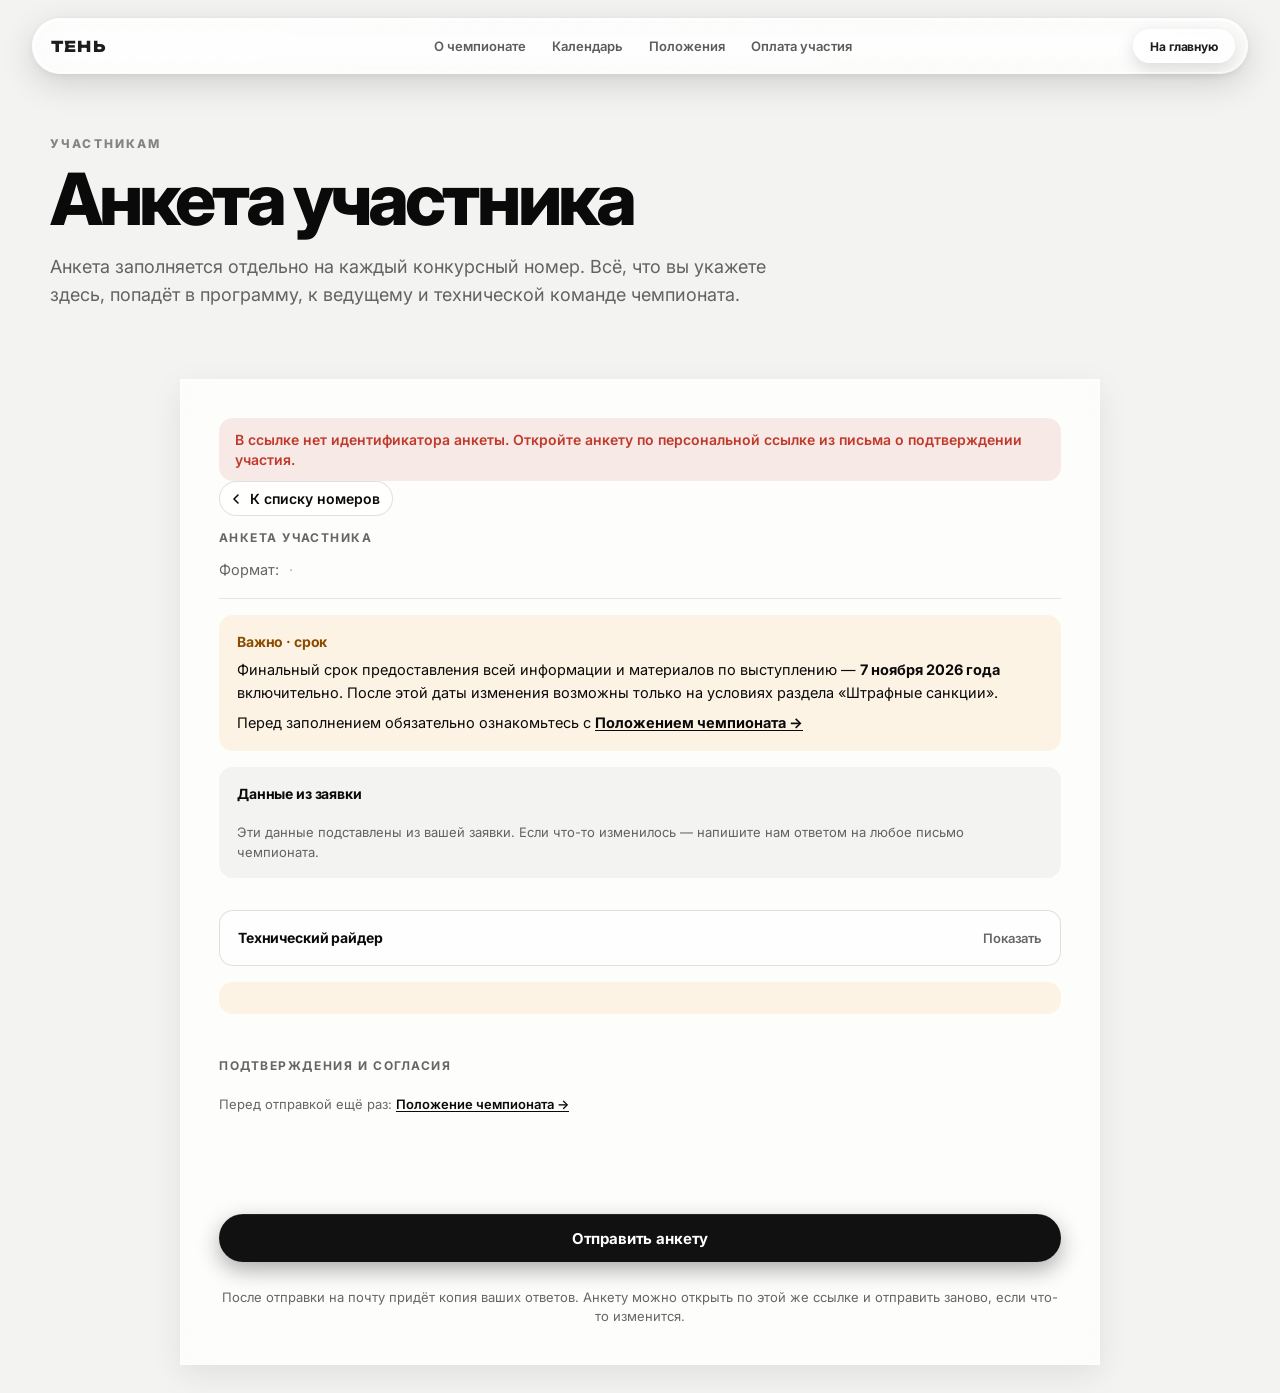
==== commit 83c650c7: "Анкета: понятный выбор номера (строки со статусом и действием), спокойная шапка и инфоблоки, скролл " ====
--- a/anketa.html
+++ b/anketa.html
@@ -12,7 +12,7 @@
   <link rel="preconnect" href="https://fonts.googleapis.com">
   <link rel="preconnect" href="https://fonts.gstatic.com" crossorigin>
   <link href="https://fonts.googleapis.com/css2?family=Inter:wght@400;500;600;700;800&family=Unbounded:wght@600;700;800&display=swap" rel="stylesheet">
-  <link rel="stylesheet" href="styles.css?v=20260914b">
+  <link rel="stylesheet" href="styles.css?v=20260914f">
 </head>
 <body class="inner-page">
   <div class="page-shell">
@@ -50,18 +50,28 @@
 
         <!-- Выбор категории, если у участника несколько -->
         <div id="anketa-picker" hidden>
-          <div class="form-section-title">Ваши конкурсные номера</div>
-          <p class="form-section-hint">У вас несколько категорий — на каждую заполняется отдельная анкета. Выберите, с какой начать.</p>
-          <div class="anketa-picker-list" id="anketa-picker-list"></div>
+          <div class="anketa-picker-head">
+            <span class="anketa-step">Шаг 1 из 2</span>
+            <h2 class="anketa-picker-title">Какой номер заполняем?</h2>
+            <p class="anketa-picker-hint">У вас несколько конкурсных номеров, <b>на каждый — своя анкета</b>. Нажмите на номер, чтобы открыть его анкету. Начать можно с любого.</p>
+          </div>
+          <div class="anketa-picker-list" id="anketa-picker-list" role="list"></div>
         </div>
 
         <!-- Сама анкета -->
         <form id="anketa-form" class="apply-form anketa-form" novalidate hidden>
-          <div class="anketa-head">
-            <button type="button" class="anketa-back" id="anketa-back" hidden>← Другие номера</button>
-            <div class="anketa-cat"><span class="anketa-cat-label">Категория</span><b id="anketa-cat"></b></div>
-            <div class="anketa-cat"><span class="anketa-cat-label">Формат</span><b id="anketa-format"></b></div>
-            <span class="fee-badge" id="anketa-status"></span>
+          <div class="anketa-head" id="anketa-head">
+            <button type="button" class="anketa-back" id="anketa-back" hidden>
+              <svg width="16" height="16" viewBox="0 0 24 24" fill="none" stroke="currentColor" stroke-width="2.4" stroke-linecap="round" stroke-linejoin="round" aria-hidden="true"><path d="M15 6l-6 6 6 6"/></svg>
+              <span>К списку номеров</span>
+            </button>
+            <span class="anketa-step" id="anketa-step">Анкета участника</span>
+            <h2 class="anketa-title" id="anketa-cat"></h2>
+            <div class="anketa-meta">
+              <span class="anketa-meta-item">Формат: <b id="anketa-format"></b></span>
+              <span class="anketa-meta-sep" aria-hidden="true">·</span>
+              <span class="anketa-meta-item anketa-status" id="anketa-status"></span>
+            </div>
           </div>
 
           <div class="info-block info-block--warn">
@@ -99,8 +109,8 @@
     </main>
   </div>
 
-  <script src="config.js?v=20260722a"></script>
+  <script src="config.js?v=20260914e"></script>
   <script src="script.js?v=20260807a"></script>
-  <script src="anketa.js?v=20260914a"></script>
+  <script src="anketa.js?v=20260914b"></script>
 </body>
 </html>
--- a/styles.css
+++ b/styles.css
@@ -3349,54 +3349,113 @@
 /* ── Анкета участника ── */
 .anketa-shell { margin: 0 auto 28px; }
 .anketa-loading { color: var(--muted); font-weight: 600; padding: 12px 0; }
-.anketa-picker-list { display: grid; gap: 12px; margin-top: 14px; }
+/* Шаг 1 — выбор номера (список строк «название · статус · действие ›») */
+.anketa-step {
+  display: inline-block;
+  font-size: 12px;
+  font-weight: 700;
+  letter-spacing: 0.12em;
+  text-transform: uppercase;
+  color: var(--muted);
+}
+.anketa-picker-head { display: grid; gap: 8px; margin-bottom: 18px; }
+.anketa-picker-title {
+  margin: 0;
+  font-size: clamp(24px, 4vw, 32px);
+  line-height: 1.1;
+  letter-spacing: -0.03em;
+}
+.anketa-picker-hint { margin: 0; color: var(--muted); font-size: 15px; line-height: 1.5; }
+.anketa-picker-hint b { color: var(--ink); font-weight: 700; }
+.anketa-picker-list {
+  display: grid;
+  border: 1px solid rgba(10, 10, 11, 0.1);
+  border-radius: 18px;
+  background: rgba(255, 255, 255, 0.72);
+  overflow: hidden;
+}
 .anketa-pick {
   display: grid;
   grid-template-columns: 1fr auto auto;
   gap: 12px;
   align-items: center;
+  width: 100%;
+  min-height: 72px;
   text-align: left;
-  padding: 16px 18px;
-  border-radius: 18px;
-  border: 1px solid rgba(10, 10, 11, 0.1);
-  background: rgba(255, 255, 255, 0.6);
+  padding: 16px 16px 16px 18px;
+  border: none;
+  border-bottom: 1px solid rgba(10, 10, 11, 0.08);
+  background: transparent;
+  color: var(--ink);
   font: inherit;
   cursor: pointer;
-}
-.anketa-pick:hover { border-color: var(--ink); }
-.anketa-pick-cat { font-weight: 800; font-size: 17px; letter-spacing: -0.02em; }
-.anketa-pick-format { color: var(--muted); font-size: 14px; font-weight: 600; }
+  -webkit-tap-highlight-color: transparent;
+  transition: background 0.15s ease;
+}
+.anketa-pick:last-child { border-bottom: none; }
+.anketa-pick:hover, .anketa-pick:focus-visible { background: rgba(10, 10, 11, 0.04); outline: none; }
+.anketa-pick:active { background: rgba(10, 10, 11, 0.08); }
+.anketa-pick-main { display: grid; gap: 4px; min-width: 0; }
+.anketa-pick-cat { font-weight: 700; font-size: 17px; letter-spacing: -0.02em; line-height: 1.25; }
+.anketa-pick-sub { display: flex; align-items: center; gap: 7px; color: var(--muted); font-size: 13.5px; font-weight: 500; }
+.anketa-dot { display: inline-block; width: 8px; height: 8px; border-radius: 50%; background: #c7c7cc; flex: 0 0 auto; }
+.anketa-pick--draft .anketa-dot, .anketa-status--draft .anketa-dot { background: #e08a1e; }
+.anketa-pick--submitted .anketa-dot, .anketa-status--submitted .anketa-dot { background: #1a9a52; }
+.anketa-pick-action {
+  font-size: 14px;
+  font-weight: 700;
+  color: var(--ink);
+  white-space: nowrap;
+}
+.anketa-pick-chevron { color: rgba(10, 10, 11, 0.4); flex: 0 0 auto; }
+.anketa-pick:hover .anketa-pick-chevron { color: var(--ink); }
+
+/* Шаг 2 — шапка анкеты */
 .anketa-head {
-  display: flex;
-  flex-wrap: wrap;
+  display: grid;
+  gap: 8px;
+  padding: 0 0 20px;
+  border-bottom: 1px solid rgba(10, 10, 11, 0.1);
+  scroll-margin-top: 96px;
+}
+.anketa-back {
+  display: inline-flex;
   align-items: center;
-  gap: 14px 28px;
-  padding: 18px 20px;
-  border-radius: 18px;
-  background: var(--ink);
-  color: #fff;
-}
-.anketa-cat { display: grid; gap: 2px; }
-.anketa-cat-label { font-size: 11px; letter-spacing: 0.18em; text-transform: uppercase; opacity: 0.6; }
-.anketa-cat b { font-size: 20px; letter-spacing: -0.02em; }
-.anketa-head .fee-badge { margin-left: auto; }
-.anketa-back {
-  flex: 0 0 100%;
-  text-align: left;
-  background: none;
-  border: none;
-  color: rgba(255, 255, 255, 0.75);
+  gap: 6px;
+  justify-self: start;
+  margin-bottom: 6px;
+  padding: 8px 12px 8px 8px;
+  border-radius: 999px;
+  border: 1px solid rgba(10, 10, 11, 0.12);
+  background: rgba(255, 255, 255, 0.7);
+  color: var(--ink);
   font: inherit;
+  font-size: 14px;
   font-weight: 600;
   cursor: pointer;
-  padding: 0;
-}
+}
+.anketa-back:hover { border-color: var(--ink); }
+.anketa-title {
+  margin: 0;
+  font-size: clamp(24px, 4vw, 34px);
+  line-height: 1.1;
+  letter-spacing: -0.03em;
+}
+.anketa-meta { display: flex; flex-wrap: wrap; align-items: center; gap: 6px 10px; color: var(--muted); font-size: 14.5px; }
+.anketa-meta b { color: var(--ink); font-weight: 700; }
+.anketa-meta-sep { opacity: 0.5; }
+.anketa-status { display: inline-flex; align-items: center; gap: 7px; font-weight: 600; }
+.anketa-status--submitted { color: #14713c; }
+.anketa-status--draft { color: #8a4b00; }
+
+/* Информационные блоки — спокойные, без цветных полос */
 .info-block {
   padding: 16px 18px;
-  border-radius: 16px;
+  border-radius: 14px;
   font-size: 14.5px;
   line-height: 1.55;
   color: var(--ink);
+  background: rgba(10, 10, 11, 0.04);
 }
 .info-block p { margin: 0 0 8px; }
 .info-block p:last-child { margin-bottom: 0; }
@@ -3404,19 +3463,20 @@
 .info-block li { margin: 3px 0; }
 .info-block a { color: var(--ink); font-weight: 700; text-decoration: underline; text-underline-offset: 2px; }
 .info-block-title {
-  font-size: 12px;
-  font-weight: 800;
-  letter-spacing: 0.14em;
-  text-transform: uppercase;
-  margin-bottom: 8px;
-}
-.info-block--warn { background: #fff4e5; border-left: 4px solid #e08a1e; }
+  font-size: 14px;
+  font-weight: 700;
+  letter-spacing: -0.01em;
+  margin-bottom: 6px;
+}
+.info-block--warn { background: #fdf3e4; }
 .info-block--warn .info-block-title { color: #8a4b00; }
-.info-block--note { background: rgba(10, 10, 11, 0.05); border-left: 4px solid rgba(10, 10, 11, 0.35); }
-.info-block--rider { background: rgba(255, 255, 255, 0.6); border: 1px dashed rgba(10, 10, 11, 0.2); }
-.info-block--rider summary { cursor: pointer; margin-bottom: 0; list-style: none; }
-.info-block--rider summary::before { content: "▸ "; }
-.info-block--rider[open] summary::before { content: "▾ "; }
+.info-block--note { background: rgba(10, 10, 11, 0.04); }
+.info-block--rider { background: rgba(255, 255, 255, 0.6); border: 1px solid rgba(10, 10, 11, 0.12); }
+.info-block--rider summary { cursor: pointer; margin-bottom: 0; list-style: none; display: flex; align-items: center; justify-content: space-between; }
+.info-block--rider summary::-webkit-details-marker { display: none; }
+.info-block--rider summary::after { content: "Показать"; font-size: 13px; font-weight: 600; color: var(--muted); }
+.info-block--rider[open] summary::after { content: "Скрыть"; }
+.info-block--rider[open] summary { margin-bottom: 8px; }
 .rider-block { margin-top: 12px; }
 .rider-block b { display: block; margin-bottom: 4px; }
 .anketa-prefill { display: grid; grid-template-columns: repeat(auto-fill, minmax(200px, 1fr)); gap: 10px 20px; margin: 0; }
@@ -3469,7 +3529,10 @@
 .anketa-errors a { color: inherit; font-weight: 700; }
 @media (max-width: 640px) {
   .q-helper { grid-template-columns: 1fr; }
-  .anketa-pick { grid-template-columns: 1fr; }
+  .anketa-pick { gap: 8px; padding: 14px 10px 14px 16px; }
+  .anketa-pick-cat { font-size: 16px; }
+  .anketa-pick-action { font-size: 13px; }
+  .anketa-head { scroll-margin-top: 80px; }
 }
 
 /* ── Оплата взноса за участие ── */
@@ -3510,6 +3573,17 @@
 }
 .fee-form input:focus,
 .fee-field input:focus { outline: none; border-color: var(--ink); }
+.fee-email-hint {
+  grid-column: 1 / -1;
+  margin: -2px 0 0;
+  padding: 12px 14px;
+  border-radius: 12px;
+  background: rgba(10, 10, 11, 0.04);
+  color: var(--muted);
+  font-size: 13.5px;
+  line-height: 1.5;
+}
+.fee-email-hint b { color: var(--ink); }
 .fee-prices-note {
   margin: 18px 0 0;
   font-size: 13px;
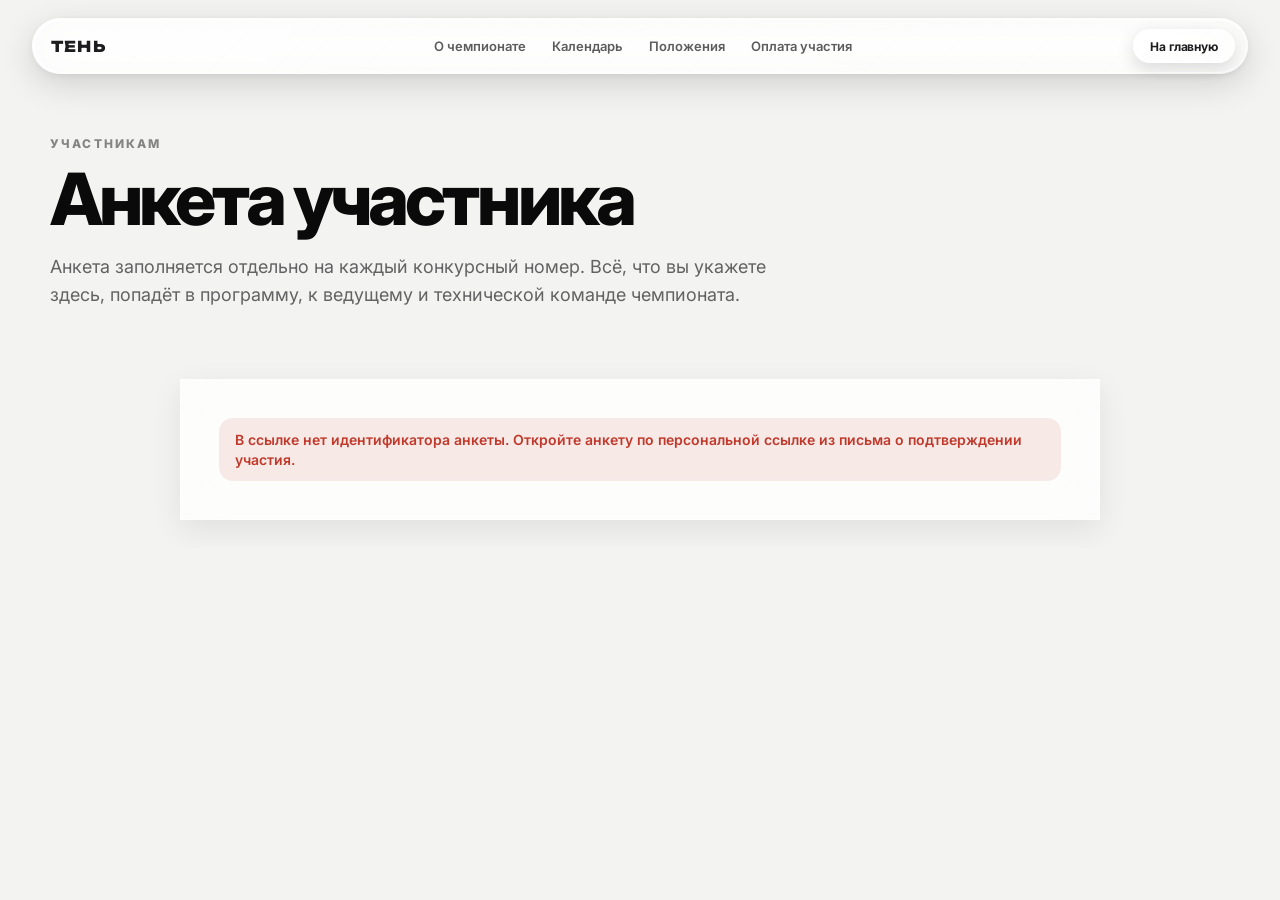
==== commit 81ffed44: "Anketa: hide form while picking a number, drop orange callouts, quieter back link. Co-authored-by: C" ====
--- a/anketa.html
+++ b/anketa.html
@@ -12,7 +12,7 @@
   <link rel="preconnect" href="https://fonts.googleapis.com">
   <link rel="preconnect" href="https://fonts.gstatic.com" crossorigin>
   <link href="https://fonts.googleapis.com/css2?family=Inter:wght@400;500;600;700;800&family=Unbounded:wght@600;700;800&display=swap" rel="stylesheet">
-  <link rel="stylesheet" href="styles.css?v=20260914f">
+  <link rel="stylesheet" href="styles.css?v=20260914g">
 </head>
 <body class="inner-page">
   <div class="page-shell">
@@ -50,52 +50,41 @@
 
         <!-- Выбор категории, если у участника несколько -->
         <div id="anketa-picker" hidden>
-          <div class="anketa-picker-head">
-            <span class="anketa-step">Шаг 1 из 2</span>
-            <h2 class="anketa-picker-title">Какой номер заполняем?</h2>
-            <p class="anketa-picker-hint">У вас несколько конкурсных номеров, <b>на каждый — своя анкета</b>. Нажмите на номер, чтобы открыть его анкету. Начать можно с любого.</p>
-          </div>
+          <div class="form-section-title">Ваши номера</div>
+          <h2 class="anketa-picker-title">Выберите анкету</h2>
+          <p class="form-section-hint">На каждый конкурсный номер — своя анкета. Нажмите строку, чтобы открыть.</p>
           <div class="anketa-picker-list" id="anketa-picker-list" role="list"></div>
         </div>
 
         <!-- Сама анкета -->
         <form id="anketa-form" class="apply-form anketa-form" novalidate hidden>
           <div class="anketa-head" id="anketa-head">
-            <button type="button" class="anketa-back" id="anketa-back" hidden>
-              <svg width="16" height="16" viewBox="0 0 24 24" fill="none" stroke="currentColor" stroke-width="2.4" stroke-linecap="round" stroke-linejoin="round" aria-hidden="true"><path d="M15 6l-6 6 6 6"/></svg>
-              <span>К списку номеров</span>
-            </button>
-            <span class="anketa-step" id="anketa-step">Анкета участника</span>
+            <button type="button" class="anketa-back" id="anketa-back" hidden>← Все номера</button>
             <h2 class="anketa-title" id="anketa-cat"></h2>
-            <div class="anketa-meta">
-              <span class="anketa-meta-item">Формат: <b id="anketa-format"></b></span>
+            <p class="anketa-meta">
+              <span id="anketa-format"></span>
               <span class="anketa-meta-sep" aria-hidden="true">·</span>
-              <span class="anketa-meta-item anketa-status" id="anketa-status"></span>
-            </div>
+              <span class="anketa-status" id="anketa-status"></span>
+            </p>
+            <p class="anketa-deadline-line">Заполните до <b id="anketa-deadline">7 ноября 2026 года</b>. После этой даты правки — только по разделу «Штрафные санкции». <a href="rules.html" target="_blank" rel="noopener">Положение чемпионата</a></p>
           </div>
 
-          <div class="info-block info-block--warn">
-            <div class="info-block-title">Важно · срок</div>
-            <p>Финальный срок предоставления всей информации и материалов по выступлению — <b id="anketa-deadline">7 ноября 2026 года</b> включительно. После этой даты изменения возможны только на условиях раздела «Штрафные санкции».</p>
-            <p>Перед заполнением обязательно ознакомьтесь с <a href="rules.html" target="_blank" rel="noopener">Положением чемпионата →</a></p>
-          </div>
-
-          <div class="info-block info-block--note">
-            <div class="info-block-title">Данные из заявки</div>
+          <div class="anketa-prefill-wrap">
+            <div class="form-section-title">Данные из заявки</div>
             <dl class="anketa-prefill" id="anketa-prefill"></dl>
-            <p class="anketa-prefill-note">Эти данные подставлены из вашей заявки. Если что-то изменилось — напишите нам ответом на любое письмо чемпионата.</p>
+            <p class="anketa-prefill-note">Подставлено из вашей заявки. Если что-то изменилось — напишите ответом на любое письмо чемпионата.</p>
           </div>
 
           <div id="anketa-sections"></div>
 
-          <details class="info-block info-block--rider" id="anketa-rider">
-            <summary class="info-block-title">Технический райдер</summary>
+          <details class="anketa-details" id="anketa-rider">
+            <summary>Технический райдер</summary>
             <div id="anketa-rider-body"></div>
           </details>
 
-          <div class="info-block info-block--warn" id="anketa-penalties"></div>
+          <div class="anketa-note" id="anketa-penalties"></div>
 
-          <div class="form-section-title" style="margin-top:28px">Подтверждения и согласия</div>
+          <div class="form-section-title">Подтверждения и согласия</div>
           <p class="form-section-hint">Перед отправкой ещё раз: <a href="rules.html" target="_blank" rel="noopener">Положение чемпионата →</a></p>
           <div class="checkbox-list anketa-consents" id="anketa-consents"></div>
 
@@ -111,6 +100,6 @@
 
   <script src="config.js?v=20260914e"></script>
   <script src="script.js?v=20260807a"></script>
-  <script src="anketa.js?v=20260914b"></script>
+  <script src="anketa.js?v=20260914c"></script>
 </body>
 </html>
--- a/styles.css
+++ b/styles.css
@@ -3347,32 +3347,24 @@
 .promo-status--error { color: #d70015; }
 
 /* ── Анкета участника ── */
+.apply-form[hidden],
+#anketa-form[hidden],
+#anketa-picker[hidden],
+.anketa-back[hidden] {
+  display: none !important;
+}
 .anketa-shell { margin: 0 auto 28px; }
 .anketa-loading { color: var(--muted); font-weight: 600; padding: 12px 0; }
-/* Шаг 1 — выбор номера (список строк «название · статус · действие ›») */
-.anketa-step {
-  display: inline-block;
-  font-size: 12px;
-  font-weight: 700;
-  letter-spacing: 0.12em;
-  text-transform: uppercase;
-  color: var(--muted);
-}
-.anketa-picker-head { display: grid; gap: 8px; margin-bottom: 18px; }
 .anketa-picker-title {
-  margin: 0;
-  font-size: clamp(24px, 4vw, 32px);
-  line-height: 1.1;
-  letter-spacing: -0.03em;
-}
-.anketa-picker-hint { margin: 0; color: var(--muted); font-size: 15px; line-height: 1.5; }
-.anketa-picker-hint b { color: var(--ink); font-weight: 700; }
+  margin: -4px 0 8px;
+  font-size: clamp(26px, 4vw, 36px);
+  line-height: 1.08;
+  letter-spacing: -0.04em;
+}
 .anketa-picker-list {
   display: grid;
-  border: 1px solid rgba(10, 10, 11, 0.1);
-  border-radius: 18px;
-  background: rgba(255, 255, 255, 0.72);
-  overflow: hidden;
+  margin-top: 6px;
+  border-top: 1px solid rgba(10, 10, 11, 0.1);
 }
 .anketa-pick {
   display: grid;
@@ -3380,110 +3372,116 @@
   gap: 12px;
   align-items: center;
   width: 100%;
-  min-height: 72px;
+  min-height: 68px;
   text-align: left;
-  padding: 16px 16px 16px 18px;
+  padding: 16px 4px 16px 0;
   border: none;
-  border-bottom: 1px solid rgba(10, 10, 11, 0.08);
+  border-bottom: 1px solid rgba(10, 10, 11, 0.1);
   background: transparent;
   color: var(--ink);
   font: inherit;
   cursor: pointer;
   -webkit-tap-highlight-color: transparent;
-  transition: background 0.15s ease;
-}
-.anketa-pick:last-child { border-bottom: none; }
-.anketa-pick:hover, .anketa-pick:focus-visible { background: rgba(10, 10, 11, 0.04); outline: none; }
-.anketa-pick:active { background: rgba(10, 10, 11, 0.08); }
-.anketa-pick-main { display: grid; gap: 4px; min-width: 0; }
+}
+.anketa-pick:last-child { border-bottom: 1px solid rgba(10, 10, 11, 0.1); }
+.anketa-pick:hover, .anketa-pick:focus-visible { outline: none; }
+.anketa-pick:hover .anketa-pick-cat,
+.anketa-pick:hover .anketa-pick-action { text-decoration: underline; text-underline-offset: 3px; }
+.anketa-pick-main { display: grid; gap: 3px; min-width: 0; }
 .anketa-pick-cat { font-weight: 700; font-size: 17px; letter-spacing: -0.02em; line-height: 1.25; }
-.anketa-pick-sub { display: flex; align-items: center; gap: 7px; color: var(--muted); font-size: 13.5px; font-weight: 500; }
-.anketa-dot { display: inline-block; width: 8px; height: 8px; border-radius: 50%; background: #c7c7cc; flex: 0 0 auto; }
-.anketa-pick--draft .anketa-dot, .anketa-status--draft .anketa-dot { background: #e08a1e; }
-.anketa-pick--submitted .anketa-dot, .anketa-status--submitted .anketa-dot { background: #1a9a52; }
-.anketa-pick-action {
-  font-size: 14px;
-  font-weight: 700;
-  color: var(--ink);
-  white-space: nowrap;
-}
-.anketa-pick-chevron { color: rgba(10, 10, 11, 0.4); flex: 0 0 auto; }
-.anketa-pick:hover .anketa-pick-chevron { color: var(--ink); }
-
-/* Шаг 2 — шапка анкеты */
-.anketa-head {
-  display: grid;
-  gap: 8px;
-  padding: 0 0 20px;
-  border-bottom: 1px solid rgba(10, 10, 11, 0.1);
-  scroll-margin-top: 96px;
-}
+.anketa-pick-sub { color: var(--muted); font-size: 13.5px; font-weight: 500; }
+.anketa-pick-action { font-size: 14px; font-weight: 600; color: var(--muted); white-space: nowrap; }
+.anketa-pick-chevron { color: rgba(10, 10, 11, 0.35); flex: 0 0 auto; }
+
+.anketa-head { display: grid; gap: 6px; padding: 0 0 4px; }
 .anketa-back {
-  display: inline-flex;
-  align-items: center;
-  gap: 6px;
   justify-self: start;
-  margin-bottom: 6px;
-  padding: 8px 12px 8px 8px;
-  border-radius: 999px;
-  border: 1px solid rgba(10, 10, 11, 0.12);
-  background: rgba(255, 255, 255, 0.7);
-  color: var(--ink);
+  margin: 0 0 8px;
+  padding: 0;
+  border: none;
+  background: none;
+  color: var(--muted);
   font: inherit;
   font-size: 14px;
   font-weight: 600;
   cursor: pointer;
 }
-.anketa-back:hover { border-color: var(--ink); }
+.anketa-back:hover { color: var(--ink); }
 .anketa-title {
   margin: 0;
-  font-size: clamp(24px, 4vw, 34px);
-  line-height: 1.1;
-  letter-spacing: -0.03em;
-}
-.anketa-meta { display: flex; flex-wrap: wrap; align-items: center; gap: 6px 10px; color: var(--muted); font-size: 14.5px; }
-.anketa-meta b { color: var(--ink); font-weight: 700; }
-.anketa-meta-sep { opacity: 0.5; }
-.anketa-status { display: inline-flex; align-items: center; gap: 7px; font-weight: 600; }
-.anketa-status--submitted { color: #14713c; }
-.anketa-status--draft { color: #8a4b00; }
-
-/* Информационные блоки — спокойные, без цветных полос */
-.info-block {
-  padding: 16px 18px;
-  border-radius: 14px;
+  font-size: clamp(26px, 4vw, 36px);
+  line-height: 1.08;
+  letter-spacing: -0.04em;
+}
+.anketa-meta {
+  margin: 0;
+  display: flex;
+  flex-wrap: wrap;
+  align-items: center;
+  gap: 6px 8px;
+  color: var(--muted);
   font-size: 14.5px;
-  line-height: 1.55;
+}
+.anketa-meta-sep { opacity: 0.45; }
+.anketa-status--submitted { color: #14713c; font-weight: 600; }
+.anketa-status--draft { color: var(--ink); font-weight: 600; }
+.anketa-deadline-line {
+  margin: 4px 0 0;
+  max-width: 640px;
+  color: var(--muted);
+  font-size: 14px;
+  line-height: 1.5;
+}
+.anketa-deadline-line b { color: var(--ink); font-weight: 700; }
+.anketa-deadline-line a {
   color: var(--ink);
-  background: rgba(10, 10, 11, 0.04);
-}
-.info-block p { margin: 0 0 8px; }
-.info-block p:last-child { margin-bottom: 0; }
-.info-block ul { margin: 6px 0 0; padding-left: 20px; }
-.info-block li { margin: 3px 0; }
-.info-block a { color: var(--ink); font-weight: 700; text-decoration: underline; text-underline-offset: 2px; }
-.info-block-title {
-  font-size: 14px;
-  font-weight: 700;
-  letter-spacing: -0.01em;
-  margin-bottom: 6px;
-}
-.info-block--warn { background: #fdf3e4; }
-.info-block--warn .info-block-title { color: #8a4b00; }
-.info-block--note { background: rgba(10, 10, 11, 0.04); }
-.info-block--rider { background: rgba(255, 255, 255, 0.6); border: 1px solid rgba(10, 10, 11, 0.12); }
-.info-block--rider summary { cursor: pointer; margin-bottom: 0; list-style: none; display: flex; align-items: center; justify-content: space-between; }
-.info-block--rider summary::-webkit-details-marker { display: none; }
-.info-block--rider summary::after { content: "Показать"; font-size: 13px; font-weight: 600; color: var(--muted); }
-.info-block--rider[open] summary::after { content: "Скрыть"; }
-.info-block--rider[open] summary { margin-bottom: 8px; }
-.rider-block { margin-top: 12px; }
-.rider-block b { display: block; margin-bottom: 4px; }
-.anketa-prefill { display: grid; grid-template-columns: repeat(auto-fill, minmax(200px, 1fr)); gap: 10px 20px; margin: 0; }
+  font-weight: 600;
+  text-decoration: underline;
+  text-underline-offset: 2px;
+}
+
+.anketa-prefill-wrap { padding-top: 18px; }
+.anketa-prefill { display: grid; grid-template-columns: repeat(auto-fill, minmax(180px, 1fr)); gap: 10px 20px; margin: 0; }
 .anketa-prefill div { display: grid; gap: 2px; }
 .anketa-prefill dt { font-size: 12px; color: var(--muted); font-weight: 600; }
 .anketa-prefill dd { margin: 0; font-weight: 700; word-break: break-word; }
-.anketa-prefill-note { margin: 12px 0 0 !important; font-size: 13px; color: var(--muted); }
+.anketa-prefill-note { margin: 10px 0 0 !important; font-size: 13px; color: var(--muted); }
+
+.anketa-note {
+  color: var(--muted);
+  font-size: 14px;
+  line-height: 1.55;
+}
+.anketa-note p { margin: 0 0 8px; }
+.anketa-note ul { margin: 0; padding-left: 18px; }
+.anketa-note li { margin: 3px 0; }
+.anketa-details {
+  padding-top: 8px;
+  color: var(--muted);
+  font-size: 14px;
+  line-height: 1.55;
+}
+.anketa-details summary {
+  cursor: pointer;
+  color: var(--ink);
+  font-weight: 700;
+  list-style: none;
+}
+.anketa-details summary::-webkit-details-marker { display: none; }
+.anketa-details summary::after {
+  content: " — открыть";
+  font-weight: 500;
+  color: var(--muted);
+}
+.anketa-details[open] summary::after { content: " — скрыть"; }
+.rider-block { margin-top: 12px; }
+.rider-block b { display: block; margin-bottom: 4px; color: var(--ink); }
+
+body.anketa-filling .inner-hero .page-lead { display: none; }
+body.anketa-filling .inner-hero { padding-bottom: 18px; }
+@media (max-width: 640px) {
+  body.anketa-filling .inner-hero { display: none; }
+}
 .anketa-section { display: grid; gap: 16px; padding-top: 28px; margin-top: 12px; border-top: 1px solid rgba(10, 10, 11, 0.1); }
 .anketa-section-title { font-size: 15px; letter-spacing: 0.08em; color: var(--ink); margin-bottom: 0; }
 .q[hidden] { display: none; }
@@ -3529,10 +3527,9 @@
 .anketa-errors a { color: inherit; font-weight: 700; }
 @media (max-width: 640px) {
   .q-helper { grid-template-columns: 1fr; }
-  .anketa-pick { gap: 8px; padding: 14px 10px 14px 16px; }
+  .anketa-pick { gap: 8px; padding: 15px 0; }
   .anketa-pick-cat { font-size: 16px; }
   .anketa-pick-action { font-size: 13px; }
-  .anketa-head { scroll-margin-top: 80px; }
 }
 
 /* ── Оплата взноса за участие ── */
